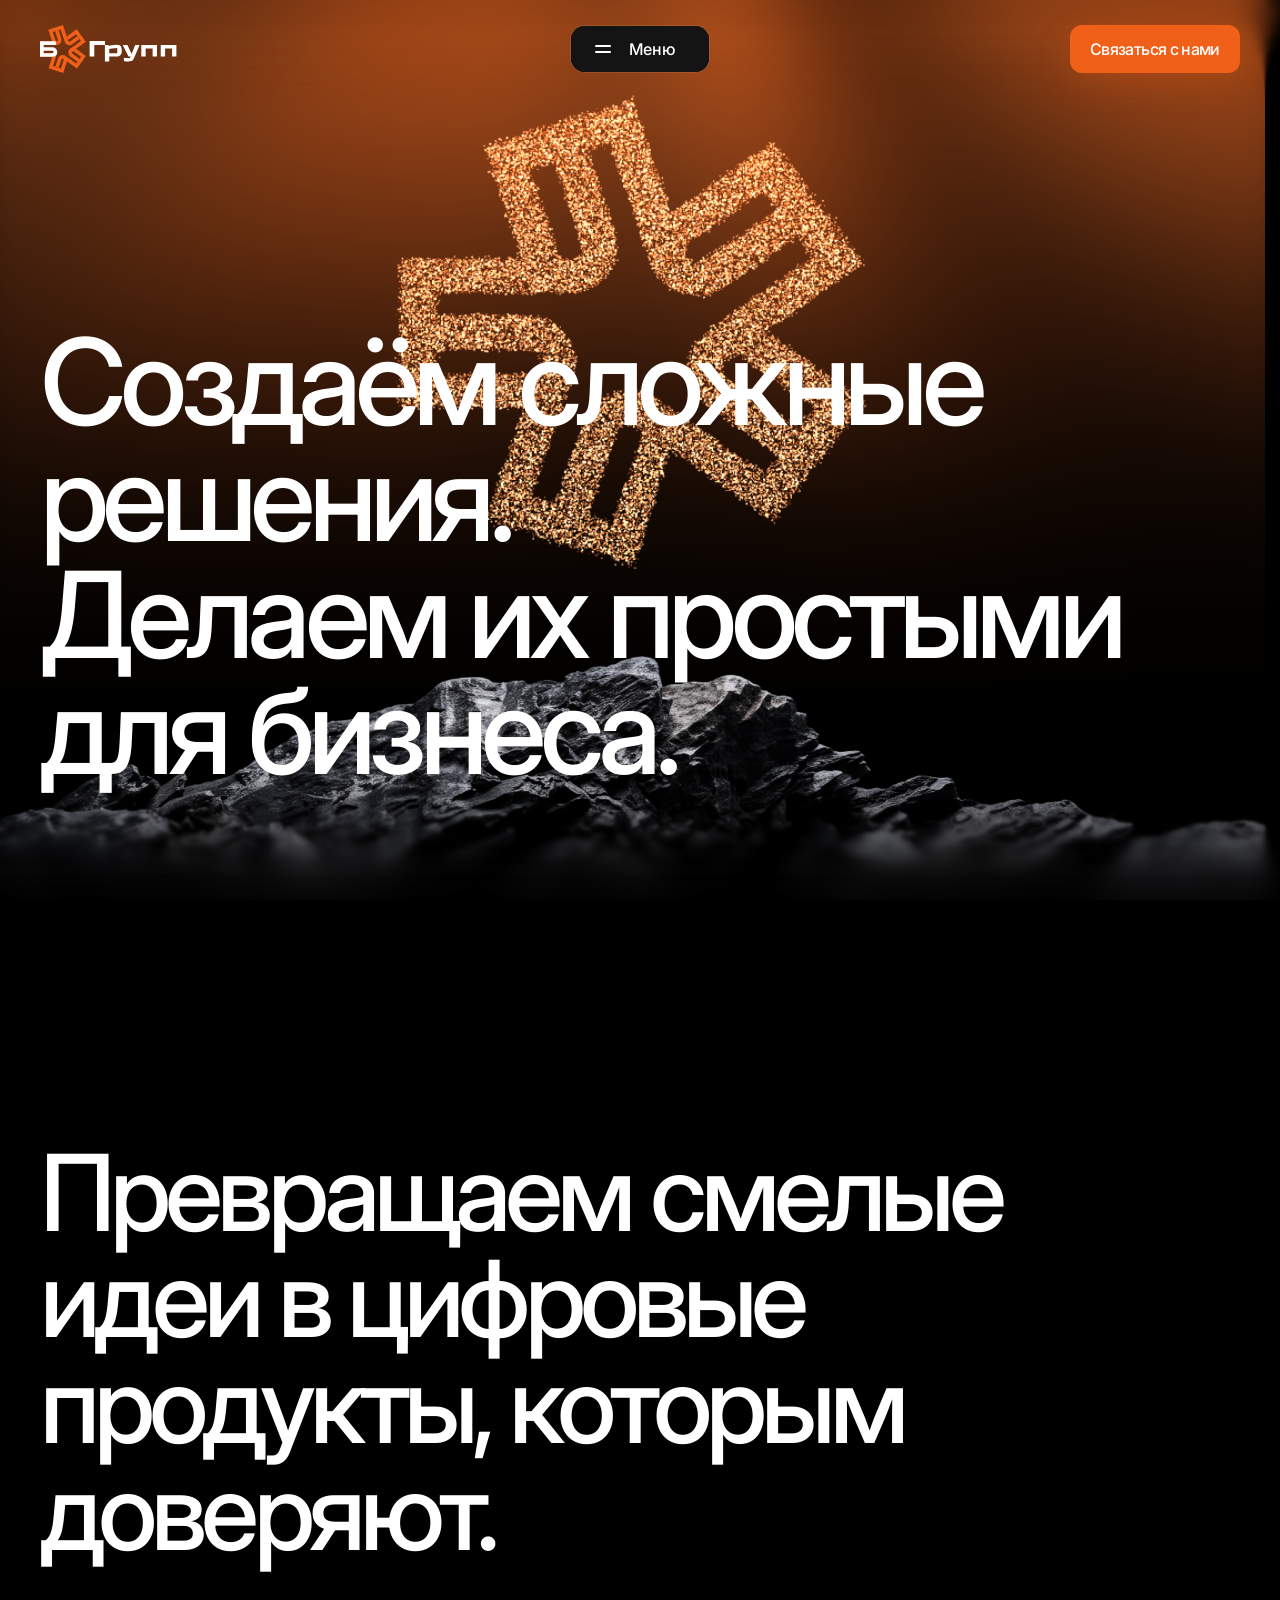
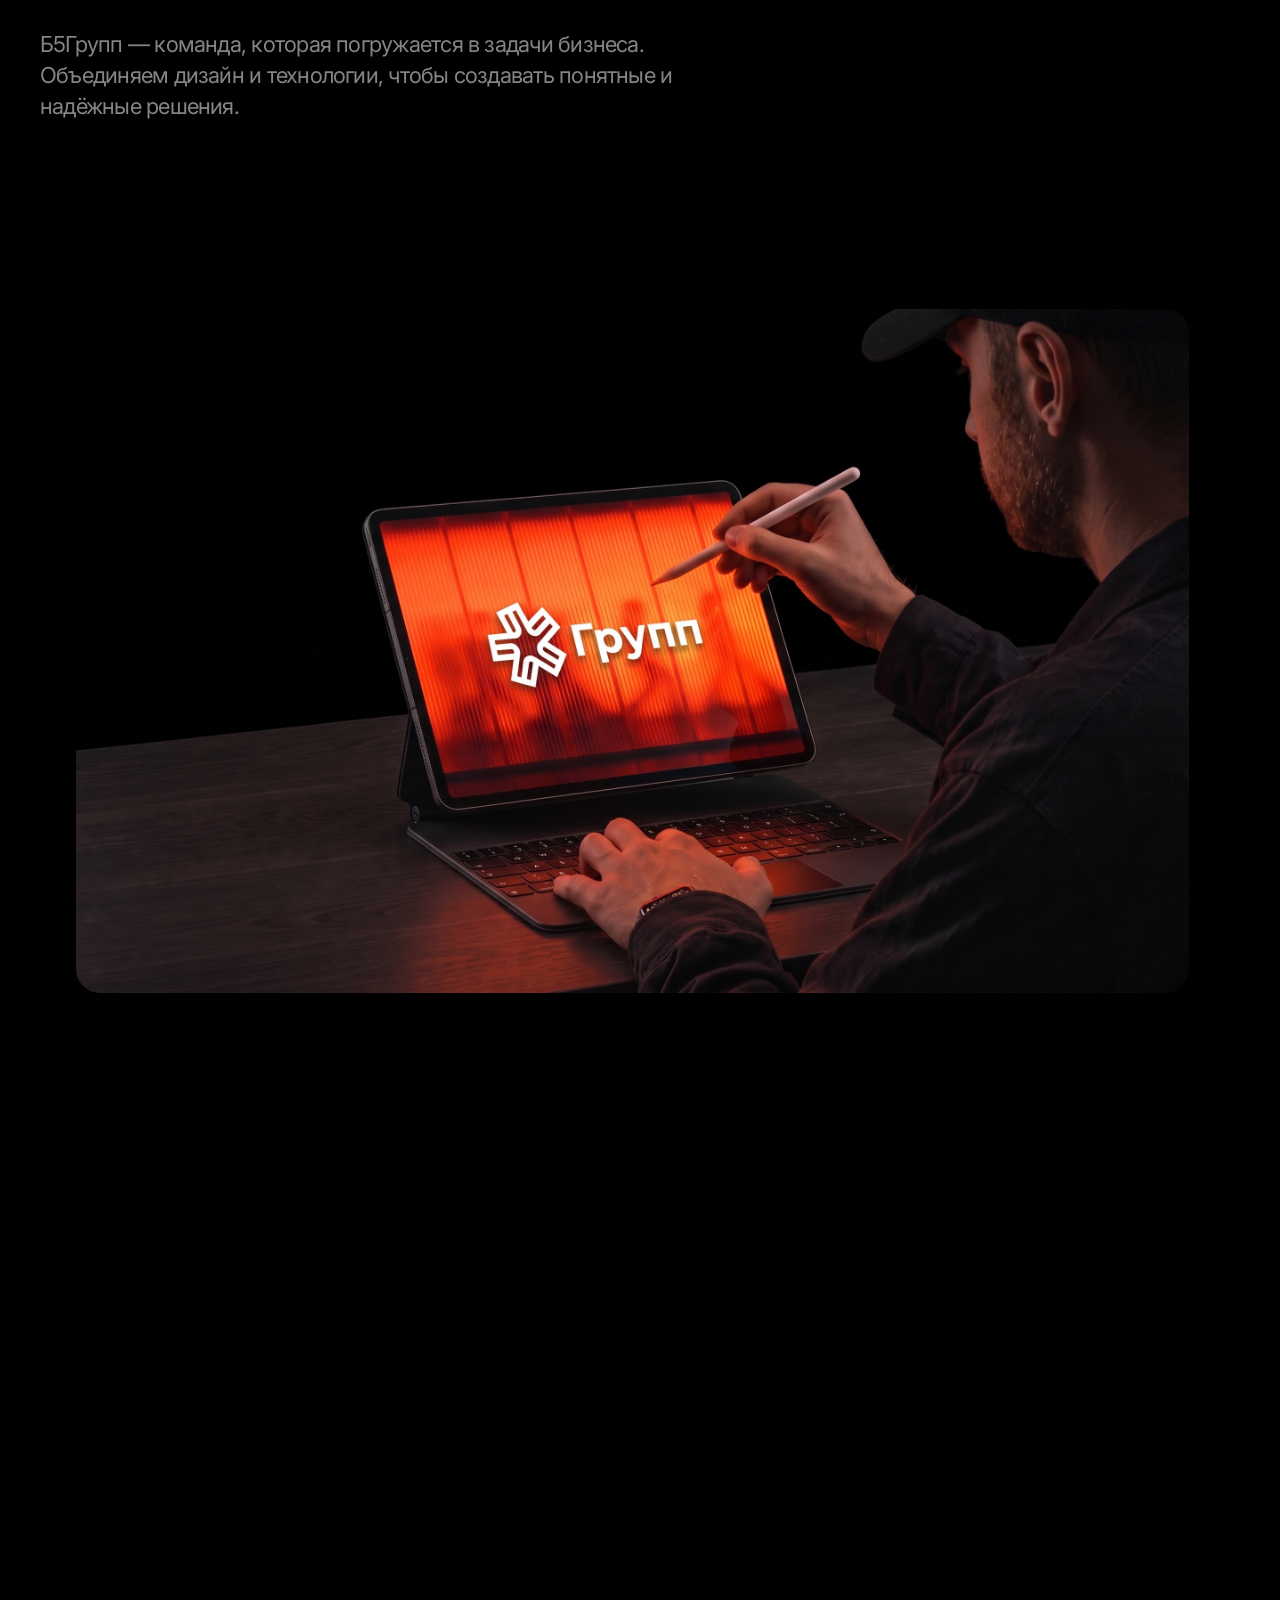
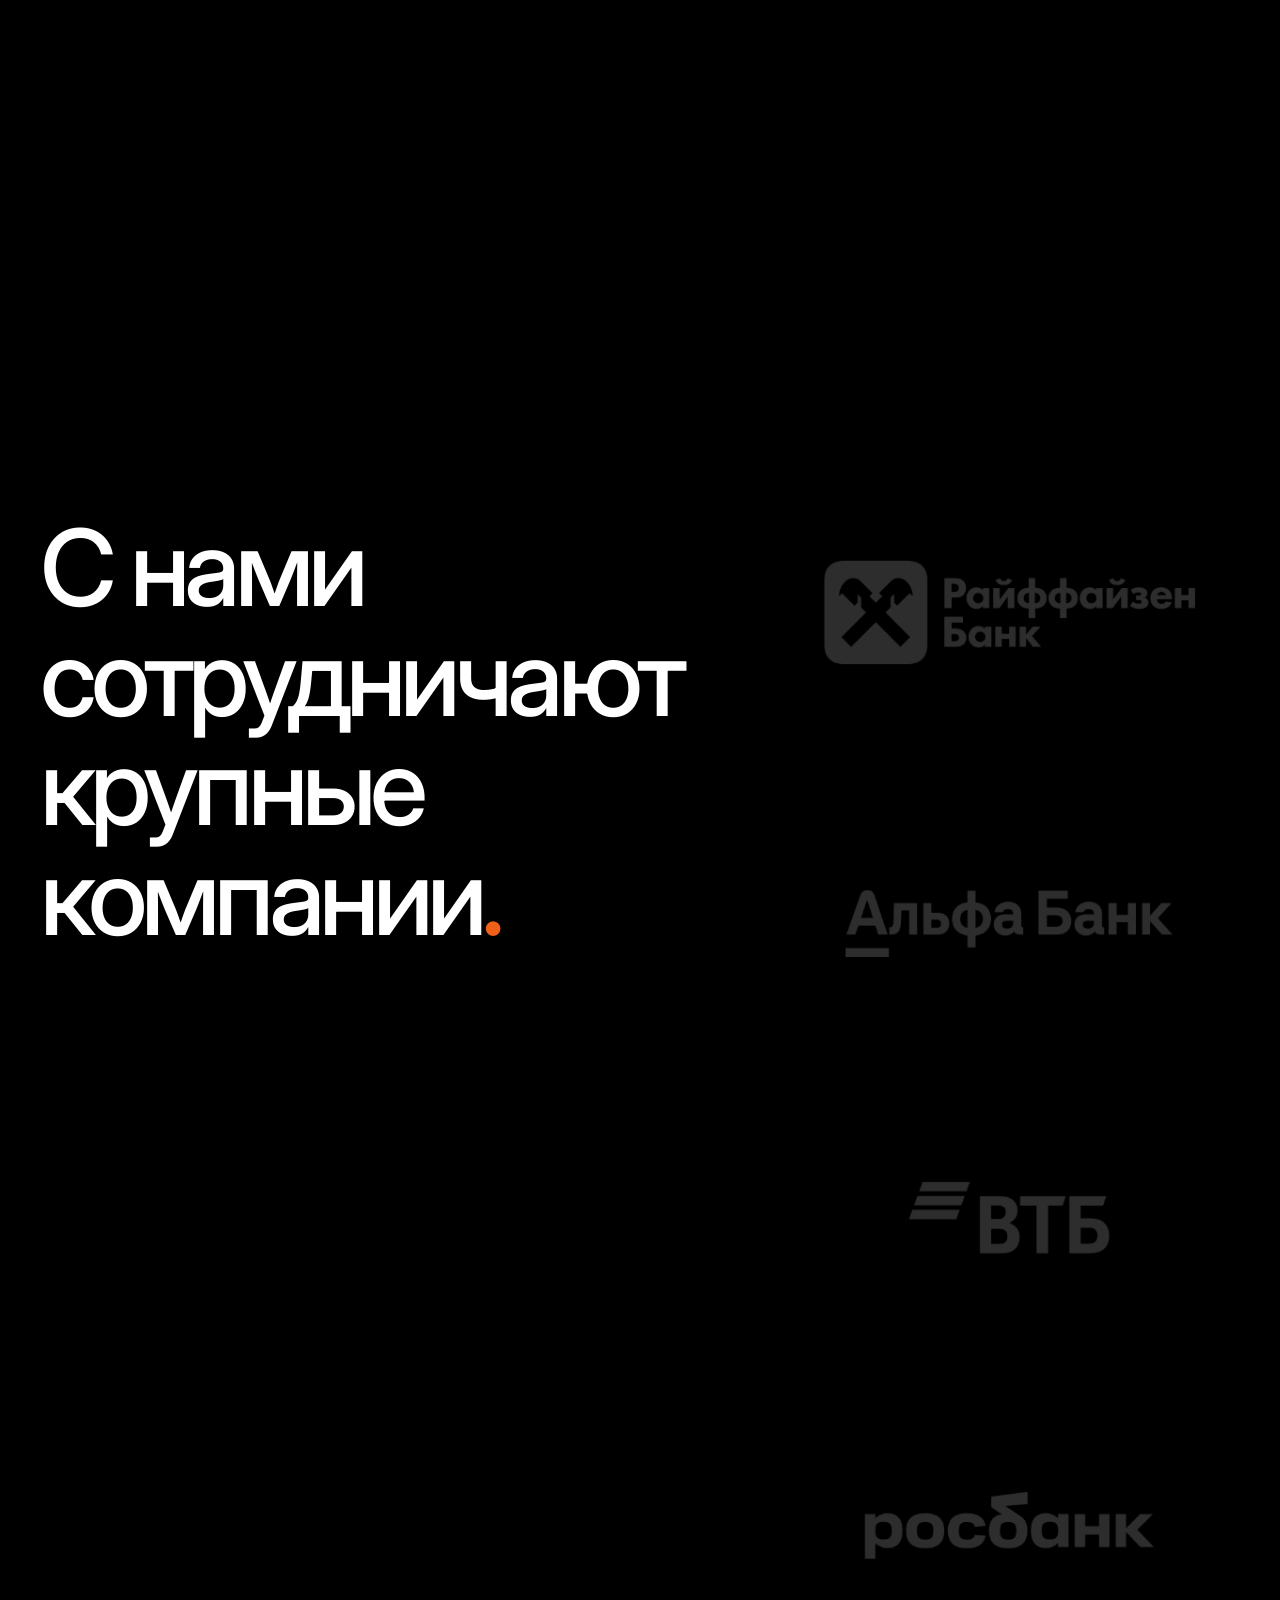
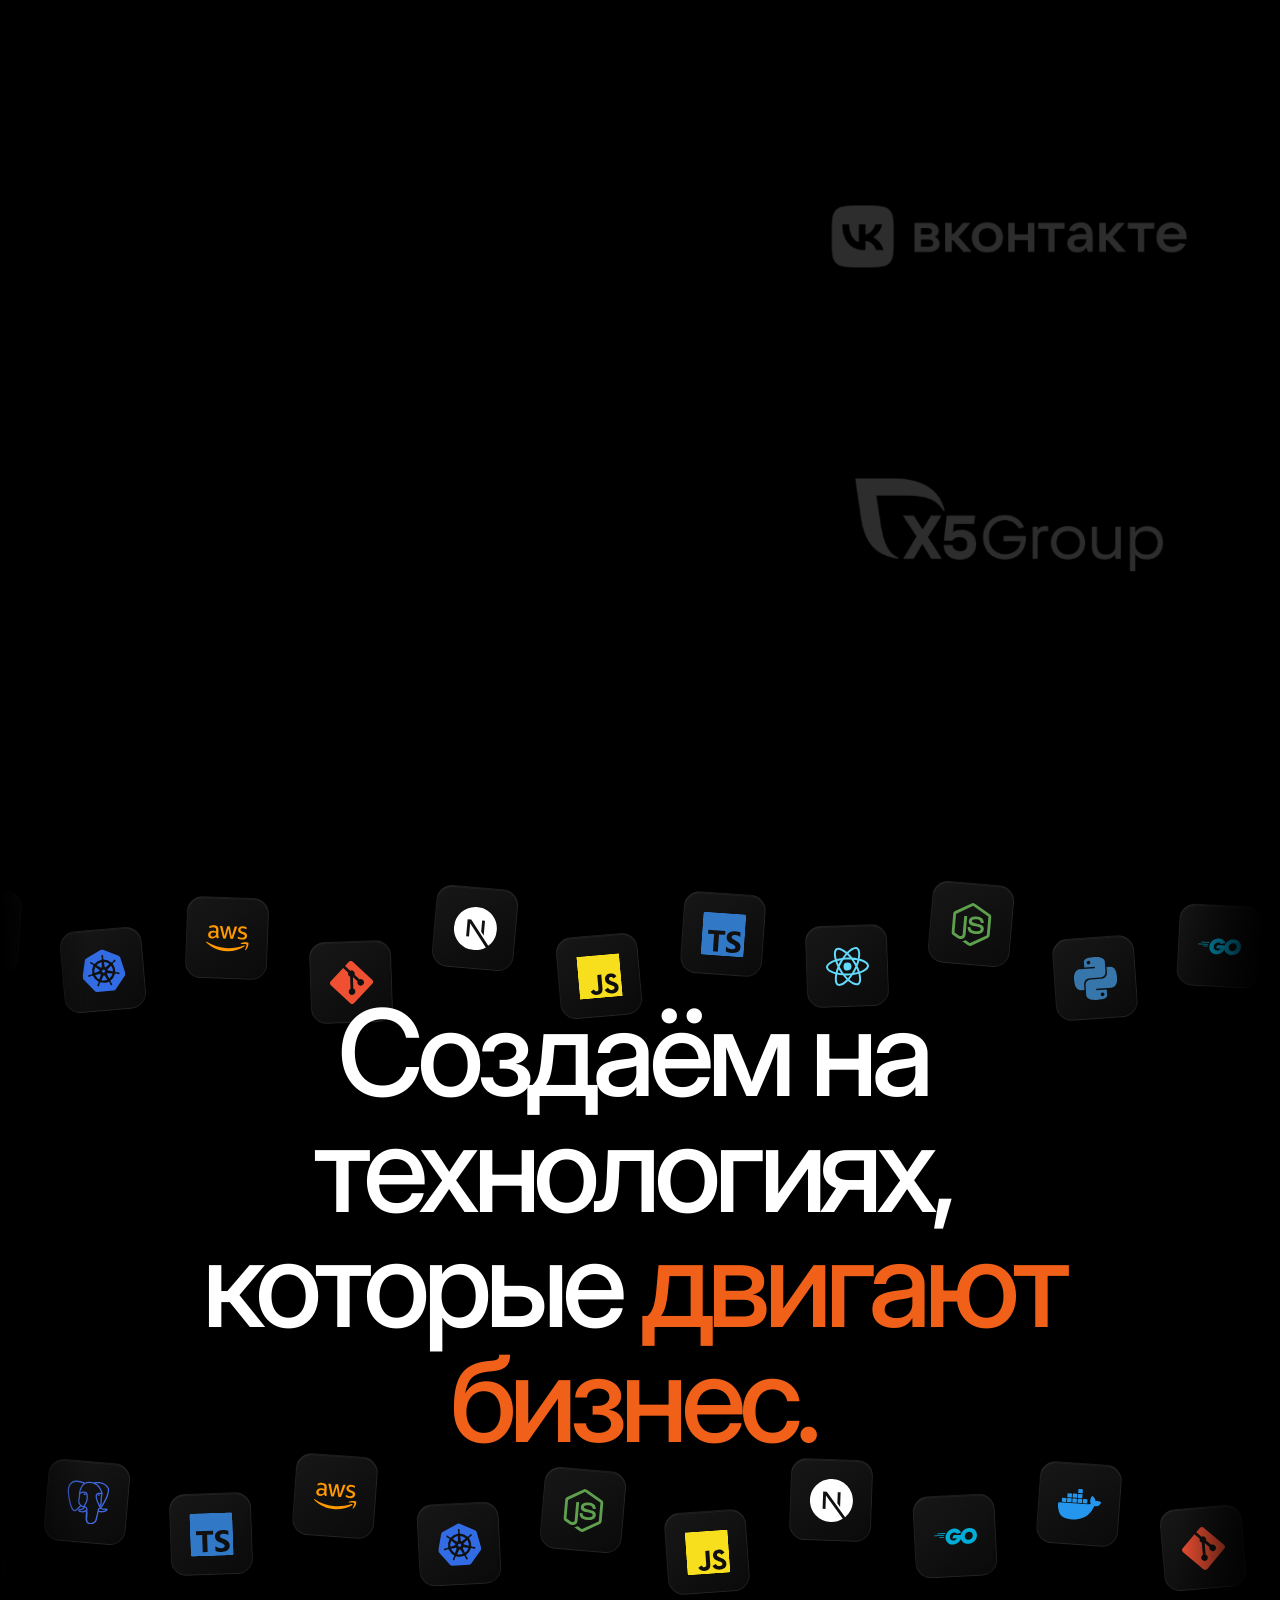
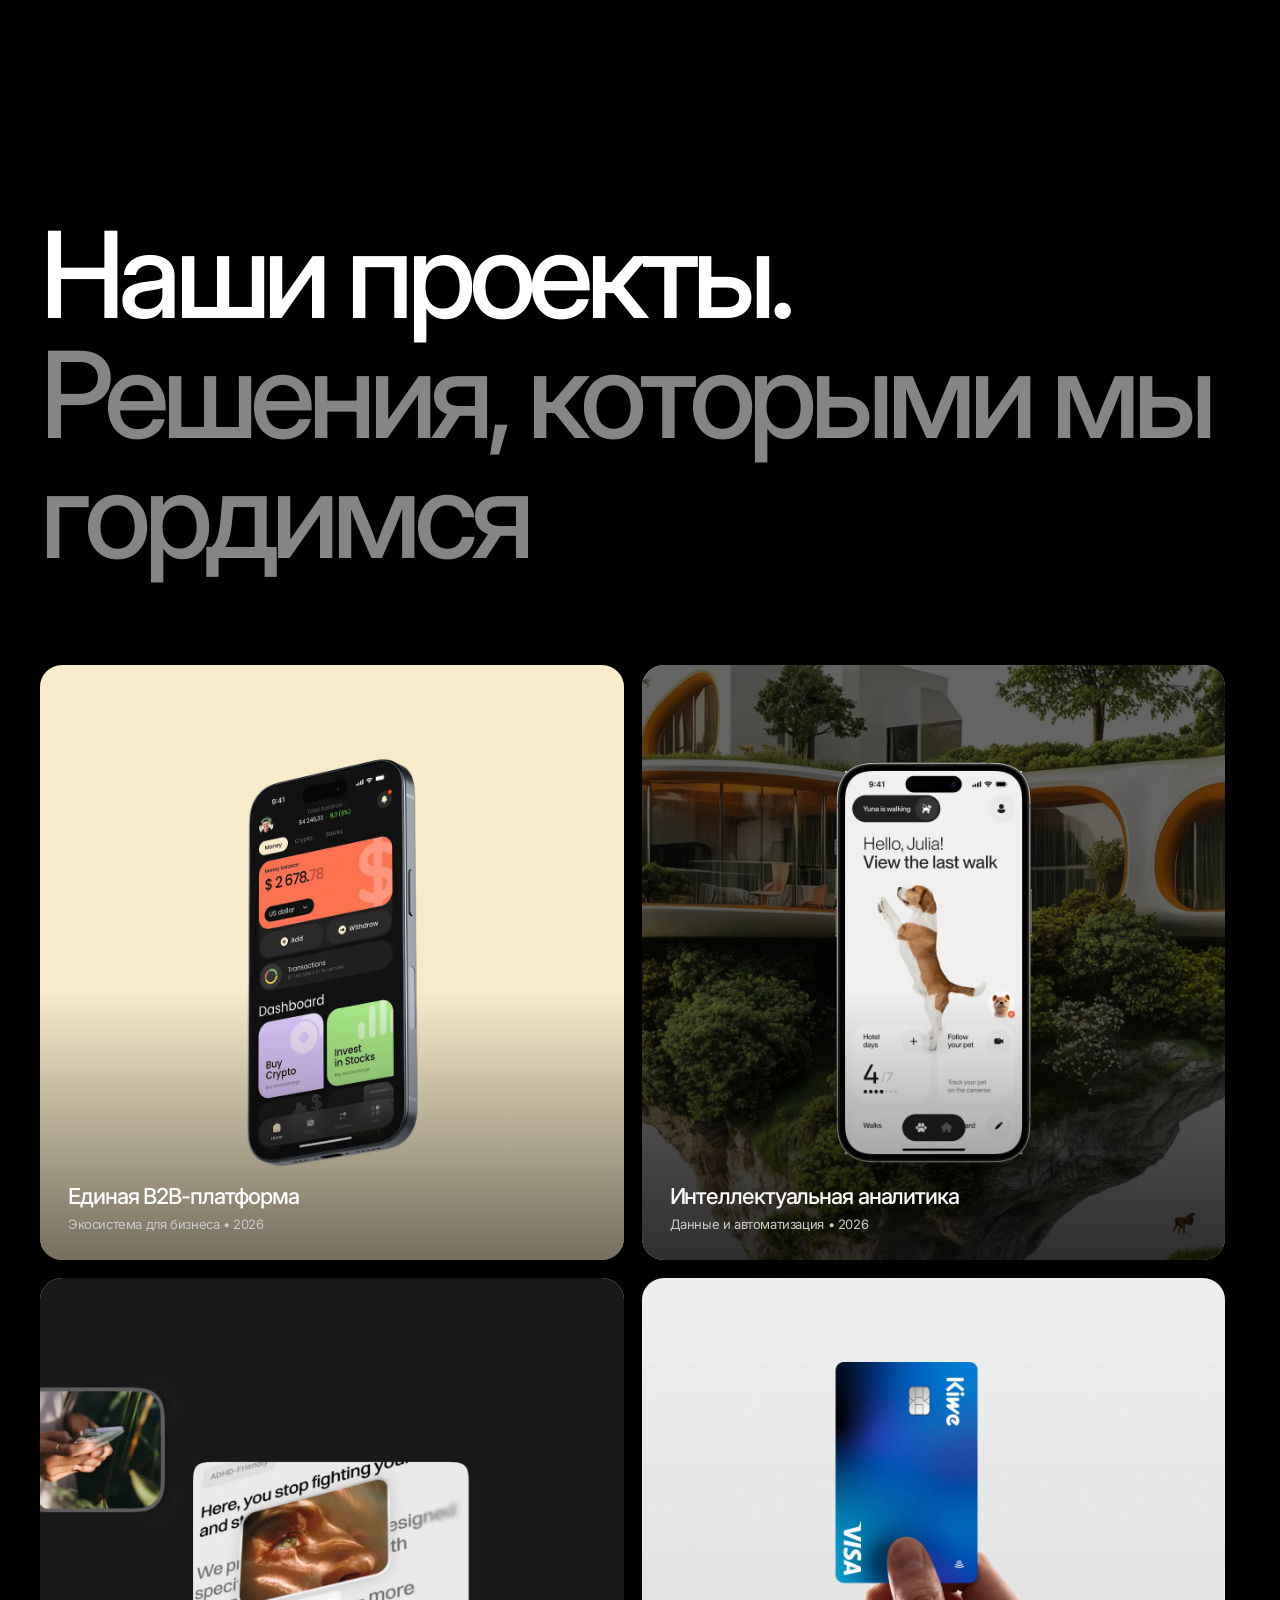
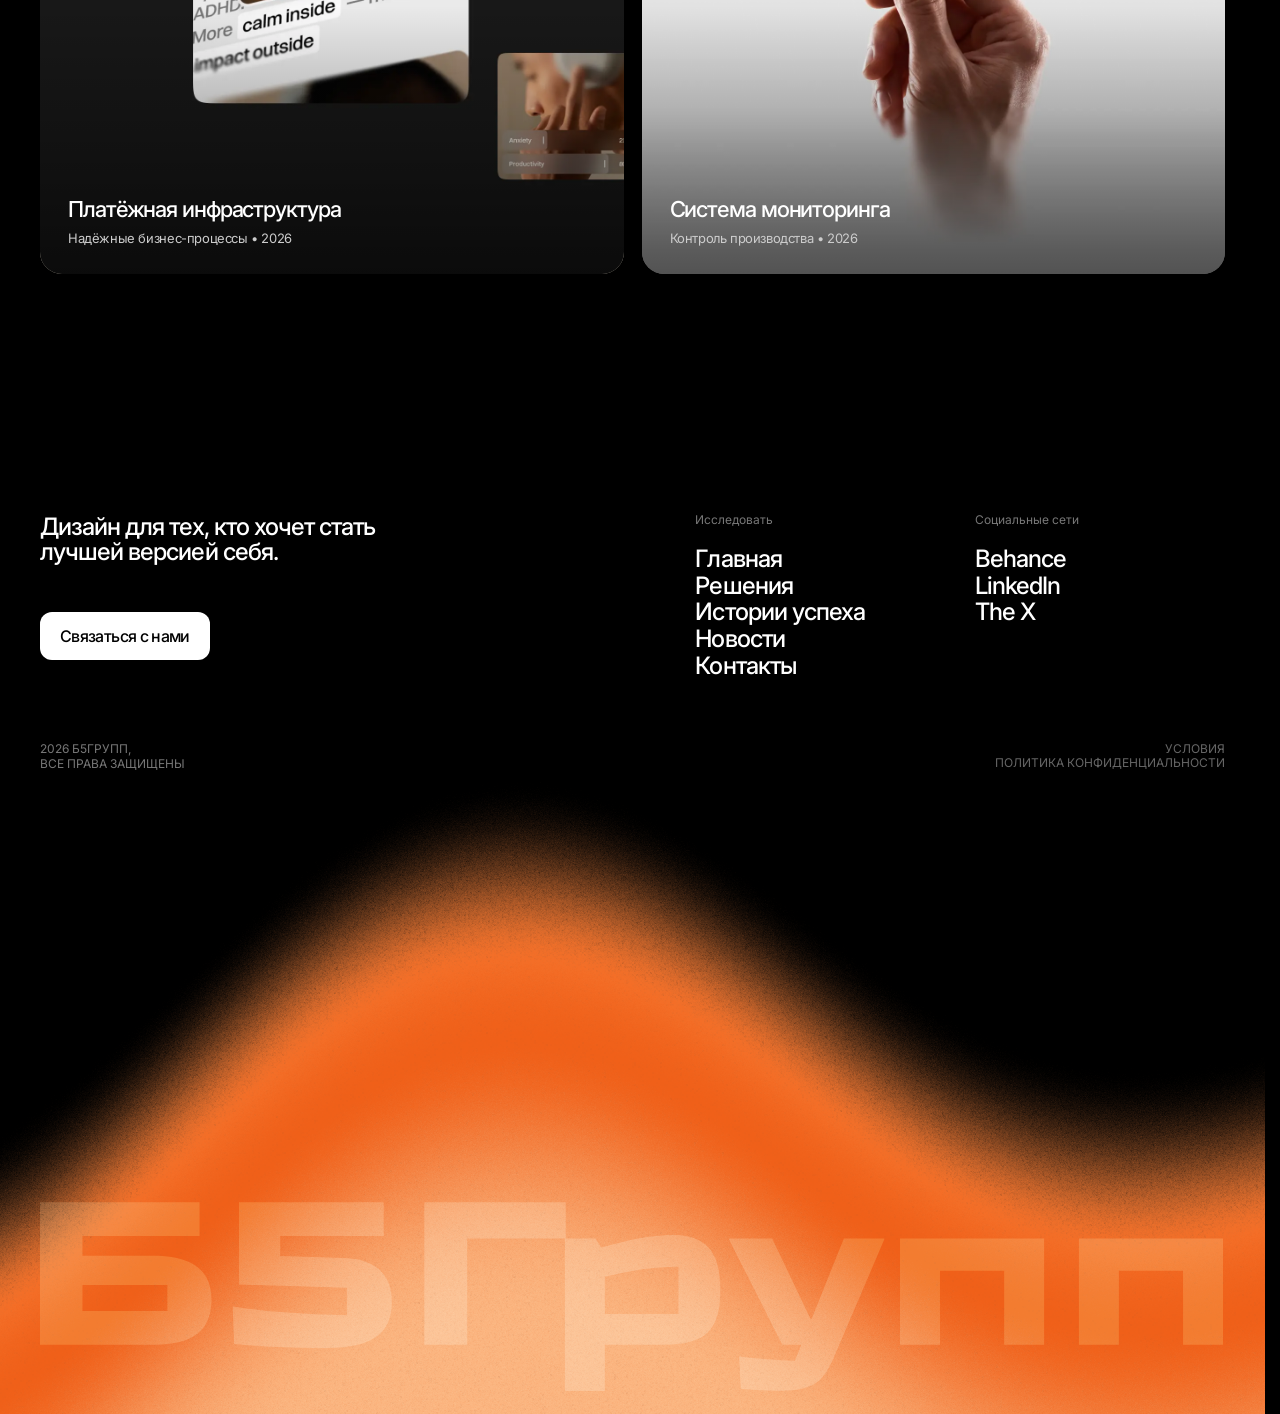
==== index.html @ c9ccc664 "Add files via upload" ====
<!doctype html>
<html lang="ru">
<head>
  <meta charset="utf-8">
  <meta name="viewport" content="width=device-width,initial-scale=1">
  <meta name="theme-color" content="#000000">
  <meta name="description" content="Б5Групп — вариант 2.">
  <title>Б5Групп — Вариант 02</title>
  <script>document.documentElement.classList.add('js')</script>
  <link rel="icon" href="assets/b5g-logo.svg" type="image/svg+xml">
  <link rel="preload" href="assets/inter-variable.ttf" as="font" type="font/ttf" crossorigin>
  <link rel="stylesheet" href="styles.css?v=58">
  <script src="shader-sources.js" defer></script>
  <script src="shader.js?v=7" defer></script>
  <script src="particles.js?v=13" defer></script>
  <script src="script.js?v=15" defer></script>
<script src="hero-rays.js?v=2" defer></script></head>
<body>
<header class="header site-header">
<a class="brand" href="#hero" aria-label="Б5Групп — главная"><img src="assets/b5g-logo.svg" width="336" height="118" alt="Б5Групп"></a>
    <div class="menu" id="navigation">
      <button class="menu-toggle" type="button" aria-expanded="false" aria-controls="menu-content" aria-label="Открыть меню">
        <span class="menu-name"><span class="menu-lines" aria-hidden="true"><i></i><i></i></span><span class="label-window"><span class="menu-label">Меню</span><span class="open-label">Закрыть</span></span></span>
      </button>
      <nav class="menu-content" id="menu-content" aria-label="Основная навигация" inert>
        <a class="menu-row" href="#hero"><span>Главная</span></a>
        <a class="menu-row" href="#solutions"><span>Решения</span></a>
        <a class="menu-row" href="#success-stories"><span>Истории успеха</span></a>
        <a class="menu-row" href="#news"><span>Новости</span></a>
        <a class="menu-row" href="#contacts"><span>Контакты</span></a>
      </nav>
    </div>
<a class="hero-contact" href="#contacts"><span>Связаться с нами</span></a>
</header>

<main>
  <section class="hero" id="hero" aria-label="Б5Групп">
    <img class="particle-logo-fallback" src="assets/logo_1section.svg" alt="" aria-hidden="true">
    <canvas class="particle-stage" id="particle-stage" aria-hidden="true"></canvas>
    <img class="hero-rock" src="assets/rock-bg.png" alt="" aria-hidden="true">


    <p class="hero-statement">Создаём сложные решения.<br>Делаем их простыми для бизнеса.</p>
    
  </section>
<section class="about-section" id="about" aria-labelledby="about-title">
  <div class="about-intro">
    <h2 id="about-title">Превращаем смелые идеи в цифровые продукты, которым доверяют.</h2>
    <div class="about-details">
      <div><p>Б5Групп — команда, которая погружается в задачи бизнеса. Объединяем дизайн и технологии, чтобы создавать понятные и надёжные решения.</p></div>
    </div>
  </div>
  <div class="about-photo-scroll">
    <div class="about-photo-sticky"><div class="about-photo-frame"><img src="assets/about-team.jpg" alt="Работа над цифровым продуктом Б5Групп на планшете" width="2752" height="1536" loading="lazy" decoding="async"></div></div>
  </div>
</section>

<section class="clients-section" id="clients" aria-labelledby="clients-title">
  <div class="clients-heading"><h2 id="clients-title">С нами<br>сотрудничают<br>крупные<br>компании<span>.</span></h2></div>
  <ul class="clients-logos" aria-label="Компании"><li class="client-logo"><img src="assets/clients/raiffeisen.18ee9523.png" alt="Райффайзен Банк" width="330" height="110" loading="lazy"></li><li class="client-logo"><img src="assets/clients/alpha.94a51439.png" alt="Альфа-Банк" width="330" height="110" loading="lazy"></li><li class="client-logo"><img src="assets/clients/vtb.08dab0e6.png" alt="ВТБ" width="330" height="110" loading="lazy"></li><li class="client-logo"><img src="assets/clients/rosbank.a0469381.png" alt="Росбанк" width="330" height="110" loading="lazy"></li><li class="client-logo"><img src="assets/clients/vk.796ca20d.png" alt="VK" width="330" height="110" loading="lazy"></li><li class="client-logo"><img src="assets/clients/x5group.e3d410cb.png" alt="X5 Group" width="330" height="110" loading="lazy"></li></ul>
</section>
  <section class="stack-section" id="solutions" aria-labelledby="stack-title">
    <div class="stack-ticker stack-ticker-top" aria-hidden="true">
      <div class="stack-track">
        <span class="stack-card" style="--y:18px;--r:-5deg"><img src="assets/stack/javascript.svg" alt=""></span>
        <span class="stack-card" style="--y:-24px;--r:4deg"><img src="assets/stack/typescript.svg" alt=""></span>
        <span class="stack-card" style="--y:8px;--r:-2deg"><img src="assets/stack/react.svg" alt=""></span>
        <span class="stack-card" style="--y:-34px;--r:5deg"><img src="assets/stack/nodedotjs.svg" alt=""></span>
        <span class="stack-card" style="--y:20px;--r:-4deg"><img src="assets/stack/python.svg" alt=""></span>
        <span class="stack-card" style="--y:-12px;--r:3deg"><img src="assets/stack/go.svg" alt=""></span>
        <span class="stack-card" style="--y:26px;--r:-3deg"><img src="assets/stack/docker.svg" alt=""></span>
        <span class="stack-card" style="--y:-28px;--r:4deg"><img src="assets/stack/postgresql.svg" alt=""></span>
        <span class="stack-card" style="--y:12px;--r:-5deg"><img src="assets/stack/kubernetes.svg" alt=""></span>
        <span class="stack-card" style="--y:-20px;--r:2deg"><img src="assets/stack/amazonwebservices.svg" alt=""></span>
        <span class="stack-card" style="--y:24px;--r:-2deg"><img src="assets/stack/git.svg" alt=""></span>
        <span class="stack-card" style="--y:-30px;--r:5deg"><img src="assets/stack/nextdotjs.svg" alt=""></span>
        <span class="stack-card" style="--y:18px;--r:-5deg"><img src="assets/stack/javascript.svg" alt=""></span>
        <span class="stack-card" style="--y:-24px;--r:4deg"><img src="assets/stack/typescript.svg" alt=""></span>
        <span class="stack-card" style="--y:8px;--r:-2deg"><img src="assets/stack/react.svg" alt=""></span>
        <span class="stack-card" style="--y:-34px;--r:5deg"><img src="assets/stack/nodedotjs.svg" alt=""></span>
        <span class="stack-card" style="--y:20px;--r:-4deg"><img src="assets/stack/python.svg" alt=""></span>
        <span class="stack-card" style="--y:-12px;--r:3deg"><img src="assets/stack/go.svg" alt=""></span>
        <span class="stack-card" style="--y:26px;--r:-3deg"><img src="assets/stack/docker.svg" alt=""></span>
        <span class="stack-card" style="--y:-28px;--r:4deg"><img src="assets/stack/postgresql.svg" alt=""></span>
        <span class="stack-card" style="--y:12px;--r:-5deg"><img src="assets/stack/kubernetes.svg" alt=""></span>
        <span class="stack-card" style="--y:-20px;--r:2deg"><img src="assets/stack/amazonwebservices.svg" alt=""></span>
        <span class="stack-card" style="--y:24px;--r:-2deg"><img src="assets/stack/git.svg" alt=""></span>
        <span class="stack-card" style="--y:-30px;--r:5deg"><img src="assets/stack/nextdotjs.svg" alt=""></span>
      </div>
    </div>
    <div class="stack-copy">
      <h2 id="stack-title">Создаём на технологиях,<br>которые <span>двигают бизнес.</span></h2>
    </div>
    <div class="stack-ticker stack-ticker-bottom" aria-hidden="true">
      <div class="stack-track">
        <span class="stack-card" style="--y:-18px;--r:4deg"><img src="assets/stack/docker.svg" alt=""></span>
        <span class="stack-card" style="--y:26px;--r:-5deg"><img src="assets/stack/git.svg" alt=""></span>
        <span class="stack-card" style="--y:-8px;--r:3deg"><img src="assets/stack/python.svg" alt=""></span>
        <span class="stack-card" style="--y:34px;--r:-4deg"><img src="assets/stack/react.svg" alt=""></span>
        <span class="stack-card" style="--y:-20px;--r:5deg"><img src="assets/stack/postgresql.svg" alt=""></span>
        <span class="stack-card" style="--y:12px;--r:-2deg"><img src="assets/stack/typescript.svg" alt=""></span>
        <span class="stack-card" style="--y:-26px;--r:4deg"><img src="assets/stack/amazonwebservices.svg" alt=""></span>
        <span class="stack-card" style="--y:22px;--r:-3deg"><img src="assets/stack/kubernetes.svg" alt=""></span>
        <span class="stack-card" style="--y:-12px;--r:5deg"><img src="assets/stack/nodedotjs.svg" alt=""></span>
        <span class="stack-card" style="--y:30px;--r:-4deg"><img src="assets/stack/javascript.svg" alt=""></span>
        <span class="stack-card" style="--y:-22px;--r:2deg"><img src="assets/stack/nextdotjs.svg" alt=""></span>
        <span class="stack-card" style="--y:14px;--r:-3deg"><img src="assets/stack/go.svg" alt=""></span>
        <span class="stack-card" style="--y:-18px;--r:4deg"><img src="assets/stack/docker.svg" alt=""></span>
        <span class="stack-card" style="--y:26px;--r:-5deg"><img src="assets/stack/git.svg" alt=""></span>
        <span class="stack-card" style="--y:-8px;--r:3deg"><img src="assets/stack/python.svg" alt=""></span>
        <span class="stack-card" style="--y:34px;--r:-4deg"><img src="assets/stack/react.svg" alt=""></span>
        <span class="stack-card" style="--y:-20px;--r:5deg"><img src="assets/stack/postgresql.svg" alt=""></span>
        <span class="stack-card" style="--y:12px;--r:-2deg"><img src="assets/stack/typescript.svg" alt=""></span>
        <span class="stack-card" style="--y:-26px;--r:4deg"><img src="assets/stack/amazonwebservices.svg" alt=""></span>
        <span class="stack-card" style="--y:22px;--r:-3deg"><img src="assets/stack/kubernetes.svg" alt=""></span>
        <span class="stack-card" style="--y:-12px;--r:5deg"><img src="assets/stack/nodedotjs.svg" alt=""></span>
        <span class="stack-card" style="--y:30px;--r:-4deg"><img src="assets/stack/javascript.svg" alt=""></span>
        <span class="stack-card" style="--y:-22px;--r:2deg"><img src="assets/stack/nextdotjs.svg" alt=""></span>
        <span class="stack-card" style="--y:14px;--r:-3deg"><img src="assets/stack/go.svg" alt=""></span>
      </div>
    </div>
  </section>
  <section class="projects-section" id="success-stories" aria-labelledby="projects-title">
    <div class="projects-intro">
      <h2 id="projects-title">Наши проекты.<br><span>Решения, которыми мы гордимся</span></h2>
    </div>

    <div class="project-gallery">
      <article class="project-stage" data-tilt="-1">
        <a class="project-card project-card-platform" href="#contacts">
          <img src="assets/9cXi9h55IYpDyuNDsxHrBUImuQ.webp" alt="Интерфейс финансового приложения на смартфоне">
          <span class="project-shade" aria-hidden="true"></span>
          <div class="project-copy">
            <h3>Единая B2B-платформа</h3>
            <span>Экосистема для бизнеса • 2026</span>
          </div>
          <span class="project-more">Смотреть проект <b aria-hidden="true">↗</b></span>
        </a>
      </article>

      <article class="project-stage" data-tilt="1">
        <a class="project-card project-card-ai" href="#contacts">
          <img src="assets/PWqPaP46gjtGsu9884emJe9Ejns.webp" alt="Мобильное приложение для ухода за питомцами">
          <span class="project-shade" aria-hidden="true"></span>
          <div class="project-copy">
            <h3>Интеллектуальная аналитика</h3>
            <span>Данные и автоматизация • 2026</span>
          </div>
          <span class="project-more">Смотреть проект <b aria-hidden="true">↗</b></span>
        </a>
      </article>

      <article class="project-stage" data-tilt="-1">
        <a class="project-card project-card-fintech" href="#contacts">
          <img src="assets/BJvhHmvSfsjdQXOK21APpgWw9pc.webp" alt="Дизайн цифрового сервиса">
          <span class="project-shade" aria-hidden="true"></span>
          <div class="project-copy">
            <h3>Платёжная инфраструктура</h3>
            <span>Надёжные бизнес-процессы • 2026</span>
          </div>
          <span class="project-more">Смотреть проект <b aria-hidden="true">↗</b></span>
        </a>
      </article>

      <article class="project-stage" data-tilt="1">
        <a class="project-card project-card-industry" href="#contacts">
          <img src="assets/QxCIOzDk11Ziq87CsE1dVOneBd0.webp" alt="Синяя банковская карта Kiwe">
          <span class="project-shade" aria-hidden="true"></span>
          <div class="project-copy">
            <h3>Система мониторинга</h3>
            <span>Контроль производства • 2026</span>
          </div>
          <span class="project-more">Смотреть проект <b aria-hidden="true">↗</b></span>
        </a>
      </article>
    </div>
  </section>

  <footer class="site-footer" id="contacts">
    <div class="footer-info">
      <div class="footer-intro">
        <p class="footer-tagline">Дизайн для тех, кто хочет стать<br>лучшей версией себя.</p>
        <a class="footer-contact" href="#contacts"><span>Связаться с нами</span></a>
        <p class="copyright">2026 Б5ГРУПП,<br>ВСЕ ПРАВА ЗАЩИЩЕНЫ</p>
      </div>
      <div class="footer-navs">
        <nav class="footer-column" aria-label="Разделы сайта">
          <p>Исследовать</p>
          <a href="#hero">Главная</a>
          <a href="#solutions">Решения</a>
          <a href="#success-stories">Истории успеха</a>
          <a href="#news">Новости</a>
          <a href="#contacts">Контакты</a>
        </nav>
        <nav class="footer-column" aria-label="Социальные сети">
          <p>Социальные сети</p>
          <a href="#contacts">Behance</a>
          <a href="#contacts">LinkedIn</a>
          <a href="#contacts">The X</a>
        </nav>
      </div>
      <div class="footer-legal">
        <a href="#contacts">Условия</a>
        <a href="#contacts">Политика конфиденциальности</a>
      </div>
    </div>
    <div class="footer-art" aria-label="Б5Групп">
      <div class="background-fallback" aria-hidden="true"></div>
      <canvas class="background" id="footer-shader" aria-hidden="true"></canvas>
      <img class="footer-wordmark" src="assets/b5g-wordmark.svg" alt="" aria-hidden="true">
    </div>
  </footer>
</main>
<dialog class="contact-dialog" aria-labelledby="contact-title">
  <div class="contact-panel">
    <button class="contact-close" type="button" aria-label="Закрыть форму">×</button>
    <h2 id="contact-title">Давайте создадим<br>что-то важное.</h2>
    <p class="contact-intro">Расскажите о вашей задаче — начнём с знакомства.</p>
    <form class="contact-form">
      <div class="contact-fields">
        <label>Имя<input name="name" autocomplete="name" placeholder="Как к вам обращаться" required maxlength="120"></label>
        <label>Почта<input name="email" type="email" autocomplete="email" placeholder="you@company.ru" required maxlength="254"></label>
      </div>
      <label>Сообщение<textarea name="message" rows="7" placeholder="Расскажите о проекте, целях и задачах" required maxlength="5000"></textarea></label>
      <button class="contact-submit" type="submit">Отправить сообщение <span aria-hidden="true">↗</span></button>
      <p class="contact-status" role="status" aria-live="polite"></p>
    </form>
  </div>
</dialog>
<div class="scroll-blur scroll-blur-top" aria-hidden="true"><span></span><span></span><span></span><span></span><span></span><span></span></div><div class="scroll-blur scroll-blur-bottom" aria-hidden="true"><span></span><span></span><span></span><span></span><span></span><span></span></div>
</body>
</html>
---- styles.css ----
@font-face{font-family:Inter;src:url('assets/inter-variable.ttf') format('truetype');font-style:normal;font-weight:100 900;font-display:swap}
:root{color-scheme:dark;--edge:40px;--logo-height:calc((100vw - 80px)*60/374);--ease:cubic-bezier(.22,1,.36,1)}
*{box-sizing:border-box}body{margin:0;background:#000;color:#fff;font-family:Inter,Arial,sans-serif;-webkit-font-smoothing:antialiased}a{color:inherit;text-decoration:none}button{font:inherit;color:inherit}a,button{-webkit-tap-highlight-color:transparent}button{cursor:pointer}a:focus-visible,button:focus-visible{outline:2px solid #ff944d;outline-offset:5px}p{margin:0}
.hero{position:relative;width:100%;height:100svh;min-height:640px;overflow:hidden;isolation:isolate;background:#000}
.hero::before{content:"";position:absolute;inset:-1px;z-index:0;background-image:radial-gradient(circle at 50% 36%,rgba(70,24,8,.72) 0%,transparent 34%),linear-gradient(180deg,rgba(0,0,0,.04),rgba(0,0,0,.06) 58%,rgba(0,0,0,.34)),url('assets/1_1bg.jpg');background-position:50% 36%,center,center top;background-size:auto,auto,cover;background-repeat:no-repeat;pointer-events:none}
.hero::after{content:"";position:absolute;z-index:2;left:0;right:0;bottom:0;height:130px;background:linear-gradient(to bottom,transparent 0%,rgba(0,0,0,.46) 52%,#000 100%);pointer-events:none}
.particle-logo-fallback{position:absolute;z-index:1;left:50%;top:34%;width:min(32vw,350px);height:auto;transform:translate(-50%,-50%);opacity:0;visibility:hidden;filter:sepia(1) saturate(5) hue-rotate(342deg);transition:opacity .4s;pointer-events:none}
.hero.particles-ready .particle-logo-fallback{opacity:0}
.hero.particles-unavailable .particle-logo-fallback{opacity:.46;visibility:visible}
.particle-stage{position:absolute;inset:0;z-index:1;width:100%;height:100%;cursor:grab;touch-action:none;opacity:0;transition:opacity .8s}
.particle-stage.is-ready{opacity:1}
.particle-stage.is-dragging{cursor:grabbing}
.hero-rock{position:absolute;inset:0;z-index:2;width:100%;height:100%;object-fit:cover;object-position:center top;pointer-events:none;user-select:none}
.background{position:absolute;inset:0;width:100%;height:100%;object-fit:fill;z-index:-3}
.footer-wordmark{position:absolute;bottom:20px;left:var(--edge);right:var(--edge);width:calc(100% - var(--edge)*2);height:var(--logo-height);object-fit:fill;opacity:.46;mix-blend-mode:soft-light;filter:sepia(.3) saturate(1.15) brightness(1.35);pointer-events:none}
.header{position:absolute;z-index:3;top:25px;left:var(--edge);right:var(--edge);display:flex;align-items:center}.brand{display:flex;align-items:center}.brand img{display:block;width:137px;height:auto}.contact{display:flex;align-items:center;gap:14px;min-height:48px;padding:0 20px;background:#fff;color:#000;border-radius:12px;font-size:16px;font-weight:500;letter-spacing:-.04em;transition:background .25s,transform .25s}.contact img{filter:brightness(0)}.contact:hover{background:#ddd;transform:translateY(-2px)}
.hero-statement{position:absolute;z-index:3;left:var(--edge);bottom:38px;max-width:min(860px,calc(100vw - 360px));color:#fff;font-size:clamp(42px,4.2vw,72px);font-weight:500;line-height:.97;letter-spacing:-.055em;text-wrap:balance;text-shadow:0 3px 24px #000}
.hero-contact{position:absolute;z-index:3;right:var(--edge);bottom:38px;display:flex;align-items:center;justify-content:center;gap:12px;min-height:48px;padding:0 20px;border-radius:12px;background:#F06019;color:#fff;font-size:16px;font-weight:500;letter-spacing:-.04em;box-shadow:0 10px 35px rgba(240,96,25,.22);transition:background .25s,transform .25s,box-shadow .25s}
.hero-contact:hover{background:#ff7432;transform:translateY(-2px);box-shadow:0 14px 42px rgba(240,96,25,.34)}
h1{position:absolute;z-index:2;left:57.5%;top:160px;margin:0;width:360px;font-size:32px;font-weight:500;line-height:1.1;letter-spacing:-.02em}
.meta{position:absolute;bottom:calc(var(--logo-height) + 40px);left:var(--edge);right:var(--edge);display:flex;align-items:center;justify-content:space-between;font-size:14px;font-weight:400;line-height:1.1;letter-spacing:-.02em}.meta-left{display:flex;align-items:center;gap:40px}.meta p{color:#999}.location{display:flex;align-items:center;gap:4px}.location img{animation:sun-spin 25s linear infinite}.explore{color:#888;display:flex;align-items:center;gap:10px}.explore:hover{color:#fff}.explore span:first-child{background:linear-gradient(100deg,#777 20%,#fff 48%,#777 75%);background-size:250% 100%;background-clip:text;color:transparent;animation:shimmer 5s linear infinite}
.menu{position:fixed;z-index:10;top:20px;right:var(--edge);width:280px;height:60px;border-radius:14px;overflow:hidden;background:rgba(20,20,20,.8);backdrop-filter:blur(30px);-webkit-backdrop-filter:blur(30px);transition:width .65s var(--ease),height .75s var(--ease),background .5s;will-change:width,height}
.menu-toggle{display:flex;align-items:center;justify-content:space-between;border:0;background:transparent;width:100%;height:60px;padding:0 20px;text-align:left;white-space:nowrap;transition:height .65s var(--ease)}.menu-name{display:flex;align-items:center;gap:8px}.grid-icon{width:10px;height:10px;display:grid;grid-template-columns:repeat(2,4px);grid-template-rows:repeat(2,4px);gap:2px;transition:transform .55s var(--ease)}.grid-icon i{background:white;border-radius:.5px}.label-window{display:block;position:relative;width:52px;height:24px;overflow:hidden;font-size:18px;font-weight:500;letter-spacing:-.04em}.menu-label,.open-label{position:absolute;top:0;left:0;transition:transform .5s var(--ease),opacity .3s}.open-label{opacity:0;transform:translateY(100%)}.availability{color:#aaa;font-size:14px;letter-spacing:-.04em;transition:opacity .2s,transform .4s}
.menu-content{width:450px;opacity:0;visibility:hidden;transition:opacity .2s,visibility .2s}.menu-row{height:82px;padding:12px 20px;display:flex;align-items:center;border-top:1px solid #ffffff0d;transform:translateY(14px);transition:background .25s,transform .6s var(--ease),opacity .5s;opacity:0}.menu-row>span{font-size:24px;font-weight:500;letter-spacing:-.04em;transition:transform .3s var(--ease)}.menu-row:hover{background:#ffffff08}.menu-row:hover>span{transform:translateX(6px)}
.menu.is-open{width:450px;height:490px;background:rgba(20,20,20,.8)}.is-open .menu-toggle{height:80px;justify-content:center}.is-open .availability{opacity:0;position:absolute;pointer-events:none;transform:translateY(-10px)}.is-open .grid-icon{transform:rotate(45deg)}.is-open .menu-label{opacity:0;transform:translateY(-100%)}.is-open .open-label{opacity:1;transform:translateY(0)}.is-open .menu-content{opacity:1;visibility:visible;transition-delay:.1s}.is-open .menu-row{opacity:1;transform:none}.is-open .menu-row:nth-child(1){transition-delay:.08s}.is-open .menu-row:nth-child(2){transition-delay:.13s}.is-open .menu-row:nth-child(3){transition-delay:.18s}.is-open .menu-row:nth-child(4){transition-delay:.23s}.is-open .menu-row:nth-child(5){transition-delay:.28s}
@keyframes sun-spin{to{transform:rotate(360deg)}}@keyframes shimmer{to{background-position:-250% 0}}
@media(min-width:1920px){h1{left:57.5%;top:160px}.hero{min-height:800px}}
@media(max-width:809px){:root{--edge:20px;--logo-height:calc((100vw - 40px)*60/374)}.hero{min-height:600px}.header{top:20px}.brand img{width:114px}.contact{min-height:40px;padding:0 14px;border-radius:12px;font-size:14px;gap:8px}.menu{top:20px;width:110px;height:52px;border-radius:14px}.menu-toggle{height:52px;padding:0 16px}.label-window{font-size:16px}.availability{font-size:12px}.menu.is-open{width:calc(100vw - 40px);height:440px;max-height:calc(100svh - 40px);overflow-y:auto}.menu-content{width:calc(100vw - 40px);max-width:450px}.is-open .menu-toggle{height:60px}.menu-row{height:76px}.menu-row>span{font-size:23px}h1{top:190px;left:var(--edge);right:var(--edge);width:auto;max-width:360px;font-size:30px}.hero-statement{bottom:86px;max-width:calc(100vw - 40px);font-size:clamp(30px,8.6vw,42px);line-height:.98}.hero-contact{right:auto;left:var(--edge);bottom:20px;min-height:44px;padding:0 17px;border-radius:12px;font-size:14px}.meta{bottom:calc(var(--logo-height) + 46px);align-items:flex-end;font-size:12px}.meta-left{align-items:flex-start;flex-direction:column;gap:12px}.explore{gap:8px}.background{object-fit:cover;object-position:45% center}.footer-wordmark{bottom:24px}}
@media(max-width:809px){.particle-logo-fallback{top:37%;width:min(54vw,300px)}}

@keyframes hero-background-enter{from{opacity:0;transform:scale(1.035);filter:blur(8px)}to{opacity:1;transform:scale(1);filter:blur(0)}}
@keyframes hero-control-enter{from{opacity:0;transform:translateY(-18px);filter:blur(7px)}to{opacity:1;transform:translateY(0);filter:blur(0)}}
@keyframes hero-menu-enter{from{opacity:0;transform:translateY(-18px);filter:blur(7px)}to{opacity:1;transform:translateY(0);filter:blur(0)}}
@keyframes hero-object-enter{from{opacity:0;transform:translateY(24px) scale(.9);filter:blur(9px)}to{opacity:1;transform:translateY(0) scale(1);filter:blur(0)}}

@media(prefers-reduced-motion:no-preference){
  .hero::before{transform-origin:center bottom;animation:hero-background-enter 1.45s var(--ease) both}
  .hero-rock{transform-origin:center bottom;animation:hero-background-enter 1.45s var(--ease) both}
  .header .brand{animation:hero-control-enter .85s .2s var(--ease) both}
  .header .contact{animation:hero-control-enter .85s .35s var(--ease) both}
  .menu{animation:hero-menu-enter .9s .48s var(--ease) both}
  .hero-statement{animation:hero-object-enter .9s .62s var(--ease) both}
  .hero-contact{animation:hero-object-enter .9s .72s var(--ease) both}
  .particle-stage.is-ready{animation:hero-object-enter 1.35s .42s var(--ease) both}
  .js .site-footer .footer-intro,.js .site-footer .footer-column,.js .site-footer .footer-legal,.js .site-footer .footer-art{opacity:0;transform:translateY(24px);transition:opacity .8s var(--ease),transform .9s var(--ease)}
  .js .site-footer.is-visible .footer-intro,.js .site-footer.is-visible .footer-column,.js .site-footer.is-visible .footer-legal,.js .site-footer.is-visible .footer-art{opacity:1;transform:none}
  .js .site-footer.is-visible .footer-column:nth-child(1){transition-delay:.08s}
  .js .site-footer.is-visible .footer-column:nth-child(2){transition-delay:.16s}
  .js .site-footer.is-visible .footer-legal{transition-delay:.24s}
  .js .site-footer.is-visible .footer-art{transition-delay:.3s}
}
@media(prefers-reduced-motion:reduce){*,*::before,*::after{animation:none!important;transition:none!important;scroll-behavior:auto!important}}
/* Match the reference's stationary menu label while its panel expands. */
.is-open .menu-toggle{justify-content:flex-start;padding-left:105px}
.contact{min-width:150px;justify-content:center}
@media(min-width:810px) and (max-width:1919px){h1{left:calc(57.5% + 6.5px)}}
@media(max-width:809px){.is-open .menu-toggle{padding-left:max(16px,calc((100vw - 270px)/2 + 16px))}.contact{min-width:0}}
.menu-name{transition:transform .65s var(--ease)}
.is-open .menu-name{transform:translateY(-10px)}
.menu-toggle:focus-visible{outline-offset:-5px;border-radius:15px}
@media(max-width:809px){.is-open .menu-name{transform:translateY(-4px)}}

.background-fallback{position:absolute;inset:0;z-index:-4;background:radial-gradient(ellipse at 18% 115%,#FFD2A3 0%,#FF944D 15%,#F06019 31%,transparent 55%),radial-gradient(ellipse at 90% 125%,#FFD2A3 0%,#F06019 30%,transparent 57%),#000;background-size:115% 115%;animation:footer-fallback-drift 8s ease-in-out infinite alternate}.background{opacity:0;transition:opacity .5s}.background.is-ready{opacity:1}.background-fallback.is-covered{visibility:hidden}
@keyframes footer-fallback-drift{from{background-position:0 0,0 0}to{background-position:-5% -3%,5% -2%}}
.menu{width:116px}.menu-toggle{justify-content:center}.label-window{width:52px;transition:width .65s var(--ease)}.is-open .label-window{width:82px}.is-open .menu-toggle{justify-content:center;padding-left:20px}
@media(max-width:809px){.menu{width:110px}.is-open .menu-toggle{padding-left:16px}}


html{scroll-behavior:smooth}
.stack-section{--stack-shift:0px;--stack-shift-reverse:0px;position:relative;height:100svh;min-height:640px;overflow:hidden;background:#000;isolation:isolate}
.stack-section::before{content:none}
.stack-ticker{position:absolute;z-index:1;left:0;right:0;height:170px;overflow:hidden;mask-image:linear-gradient(90deg,transparent,#000 7%,#000 93%,transparent);-webkit-mask-image:linear-gradient(90deg,transparent,#000 7%,#000 93%,transparent)}
.stack-ticker-top{top:12%}
.stack-ticker-bottom{bottom:10%}
.stack-track{position:absolute;left:0;top:50%;display:flex;align-items:center;gap:42px;width:max-content;will-change:transform}
.stack-ticker-top .stack-track{transform:translate3d(calc(-620px + var(--stack-shift)),-50%,0)}
.stack-ticker-bottom .stack-track{transform:translate3d(calc(-760px + var(--stack-shift-reverse)),-50%,0)}
.stack-card{--y:0px;--r:0deg;flex:0 0 82px;width:82px;height:82px;display:grid;place-items:center;border:1px solid #ffffff12;border-radius:16px;background:linear-gradient(145deg,#171717,#0a0a0a);box-shadow:0 14px 38px #0009,inset 0 1px #ffffff0c;transform:translateY(var(--y)) rotate(var(--r));transition:border-color .25s,background .25s,box-shadow .25s}
.stack-card img{display:block;width:43px;height:43px;object-fit:contain}
.stack-copy{position:absolute;z-index:3;left:50%;top:50%;width:min(900px,calc(100vw - 80px));text-align:center;opacity:0;transform:translate(-50%,calc(-50% + 24px));transition:opacity .8s var(--ease),transform .9s var(--ease)}
.stack-section.is-visible .stack-copy{opacity:1;transform:translate(-50%,-50%)}
.stack-copy p{margin-bottom:22px;color:#777;font-size:13px;font-weight:500;letter-spacing:.08em;text-transform:uppercase}
.stack-copy h2{margin:0;font-size:clamp(44px,5vw,82px);font-weight:500;line-height:.96;letter-spacing:-.06em}
.stack-copy h2 span{color:#F06019}

/* Project highlights */
.projects-section{position:relative;background:#000;color:#fff;padding:100px max(var(--edge),6vw) 90px}
.projects-intro{max-width:1440px;margin:0 auto 90px}
.projects-intro h2{margin:0 auto;max-width:1100px;text-align:center;font-size:clamp(42px,4.6vw,84px);font-weight:500;line-height:1;letter-spacing:-.06em}
.projects-intro h2 span{color:#858585}
.projects-description{display:grid;grid-template-columns:1fr .55fr;gap:20%;max-width:920px;margin:90px 8% 0 auto;color:#777}
.projects-description p{margin:0;font-size:20px;line-height:1.3;letter-spacing:-.04em}
.projects-description p:first-child{text-indent:64px}
.projects-description p:last-child{font-size:16px}
.projects-description strong{color:#eee;font-weight:500}
.project-gallery{display:grid;grid-template-columns:repeat(2,minmax(0,1fr));gap:18px;max-width:1920px;margin:auto}
.project-stage{min-width:0}
.project-card{position:relative;display:block;width:100%;aspect-ratio:1/1.02;overflow:hidden;border-radius:22px;background:#191919;color:#fff;isolation:isolate}
.project-card>img{position:absolute;inset:0;width:100%;height:100%;object-fit:cover;transition:transform 1s var(--ease);transform:scale(1.01)}
.project-card:hover>img{transform:scale(1.055)}
.project-card-fintech{background:#eee5d1}
.project-card-fintech>img{object-fit:cover;padding:0}
.project-card-ai{background:#dedede}
.project-shade{position:absolute;inset:0;z-index:1;background:linear-gradient(180deg,transparent 55%,#0008 100%);pointer-events:none}
.project-tags{position:absolute;right:20px;top:20px;left:20px;z-index:2;display:flex;justify-content:flex-end;flex-wrap:wrap;gap:5px}
.project-tags span{padding:9px 11px;border-radius:11px;background:#0003;backdrop-filter:blur(12px);color:#fff;font-size:11px;font-weight:500;letter-spacing:-.035em}
.project-copy{position:absolute;left:28px;right:28px;bottom:28px;z-index:2}
.project-copy h3{margin:0;font-size:clamp(22px,1.65vw,32px);font-weight:500;line-height:1.1;letter-spacing:-.05em}
.project-copy>span{display:block;margin-top:8px;font-size:13px;color:#ccc;letter-spacing:-.03em}
.project-more{position:absolute;z-index:3;left:50%;top:50%;display:flex;align-items:center;gap:14px;padding:14px 18px;border-radius:12px;background:#fff;color:#111;font-size:14px;opacity:0;transform:translate(-50%,-40%);transition:opacity .25s,transform .3s;pointer-events:none}
.project-card:hover .project-more,.project-card:focus-visible .project-more{opacity:1;transform:translate(-50%,-50%)}
.project-more b{font-size:18px}
.project-card:focus-visible{outline:2px solid #f06019;outline-offset:4px}
.js .project-stage{opacity:0;transform:translateY(45px);transition:opacity .75s ease,transform .85s var(--ease)}
.js .project-stage.is-visible{opacity:1;transform:none}
.project-stage:nth-child(even){transition-delay:.1s}
@media(max-width:809px){
 .projects-section{padding:70px 20px 60px}
 .projects-intro{margin-bottom:45px}
 .projects-intro h2{font-size:clamp(36px,7vw,55px)}
 .projects-description{margin:40px 0 0;gap:28px;grid-template-columns:1fr}
 .projects-description p{font-size:18px;max-width:440px}
 .projects-description p:first-child{text-indent:0}
 .projects-description p:last-child{max-width:280px;font-size:14px}
 .project-gallery{grid-template-columns:1fr;gap:16px}
 .project-card{border-radius:16px}
 .project-copy{left:20px;right:20px;bottom:22px}
 .project-tags{left:12px;right:12px;top:12px}
 .project-tags span{font-size:10px;padding:8px}
}
@media(prefers-reduced-motion:reduce){.js .project-stage{opacity:1;transform:none;transition:none}.project-card>img{transition:none}}

.site-footer{position:relative;height:100svh;min-height:640px;display:flex;flex-direction:column;overflow:hidden;background:#000}
.footer-info{position:relative;flex:0 0 31%;min-height:250px;padding:30px var(--edge) 22px;display:grid;grid-template-columns:1fr auto;color:#fff}
.footer-intro{display:flex;flex-direction:column;align-items:flex-start}
.footer-tagline{font-size:24px;font-weight:500;line-height:1.05;letter-spacing:-.04em}
.footer-contact{display:flex;align-items:center;justify-content:center;gap:14px;min-height:48px;margin-top:48px;padding:0 20px;border-radius:12px;background:#fff;color:#000;font-size:16px;font-weight:500;letter-spacing:-.04em;transition:background .25s,transform .25s}
.footer-contact img{filter:brightness(0)}
.footer-contact:hover{background:#ddd;transform:translateY(-2px)}
.copyright{margin-top:auto;color:#777;font-size:12px;line-height:1.25;text-transform:uppercase}
.footer-navs{display:flex;gap:110px;padding-right:130px}
.footer-column{display:flex;flex-direction:column;align-items:flex-start;min-width:120px}
.footer-column p{margin-bottom:20px;color:#777;font-size:12px;line-height:1}
.footer-column a{font-size:24px;font-weight:500;line-height:1.12;letter-spacing:-.04em;transition:color .2s,transform .2s}
.footer-column a:hover{color:#ff944d;transform:translateX(3px)}
.footer-legal{position:absolute;right:var(--edge);bottom:22px;display:flex;flex-direction:column;align-items:flex-end}
.footer-legal a{color:#666;font-size:12px;line-height:1.2;text-transform:uppercase;transition:color .2s}
.footer-legal a:hover{color:#aaa}
.footer-art{position:relative;flex:1 1 auto;height:auto;min-height:0;overflow:hidden;isolation:isolate;background:#000}
.footer-art .background-fallback{z-index:0}
.footer-art .background{z-index:1}
.footer-art .background,.footer-art .background-fallback{inset:0;height:100%}
.footer-art .footer-wordmark{z-index:3}

@media(min-width:810px){
  .site-footer{height:min(100svh,900px);min-height:720px}
}

@media(min-width:810px) and (max-width:1100px){
  .footer-info{grid-template-columns:minmax(280px,1fr) auto}
  .footer-navs{gap:50px;padding-right:70px}
}

@media(max-width:809px){
  .stack-section{min-height:600px}
  .stack-ticker{height:130px}
  .stack-ticker-top{top:14%}
  .stack-ticker-bottom{bottom:12%}
  .stack-track{gap:24px}
  .stack-card{flex-basis:64px;width:64px;height:64px;border-radius:13px}
  .stack-card img{width:34px;height:34px}
  .stack-copy{width:calc(100vw - 40px)}
  .stack-copy p{margin-bottom:16px;font-size:11px}
  .stack-copy h2{font-size:clamp(36px,10vw,52px)}
  .footer-info{flex:0 0 auto;min-height:0;padding:28px var(--edge) 24px;display:block}
  .footer-tagline{font-size:23px}
  .footer-contact{margin-top:32px}
  .footer-navs{margin-top:52px;padding-right:0;gap:28px;justify-content:space-between}
  .footer-column{min-width:0;width:50%}
  .footer-column p{margin-bottom:16px}
  .footer-column a{font-size:23px}
  .copyright{margin-top:50px}
  .footer-legal{position:static;margin-top:34px;align-items:flex-start;gap:3px}
  .footer-art{height:auto;min-height:0}
}

/* Contact drawer */
.contact-dialog{position:fixed;inset:0;width:100%;height:100%;max-width:none;max-height:none;margin:0;padding:8px;border:0;background:transparent;color:#fff;overflow:hidden;outline:none}
.contact-dialog::backdrop{background:rgba(0,0,0,0);backdrop-filter:blur(0);transition:background .45s,backdrop-filter .45s}
.contact-dialog.is-open::backdrop{background:rgba(0,0,0,.55);backdrop-filter:blur(7px)}
.contact-panel{position:relative;margin-left:auto;width:min(720px,48vw);height:100%;padding:46px 34px;border-radius:22px;background:#141414;overflow-y:auto;overscroll-behavior:contain;transform:translateX(calc(100% + 16px));transition:none;will-change:transform}
.contact-dialog.is-open .contact-panel{transform:translateX(0)}
.contact-close{position:absolute;right:20px;top:18px;display:grid;place-items:center;width:36px;height:36px;border:0;border-radius:9px;background:#252525;color:#bbb;font-size:27px;line-height:1}
.contact-close:hover{background:#333;color:#fff}
.contact-panel h2{margin:18px 20px 20px 0;font-size:clamp(32px,3vw,50px);font-weight:500;line-height:1.04;letter-spacing:-.055em}
.contact-intro{color:#888;font-size:15px;line-height:1.5;margin-bottom:48px}
.contact-form{display:grid;gap:25px}
.contact-fields{display:grid;grid-template-columns:1fr 1fr;gap:12px}
.contact-form label{display:grid;gap:10px;color:#aaa;font-size:13px}
.contact-form input,.contact-form textarea{width:100%;min-width:0;border:1px solid transparent;border-radius:12px;padding:15px;background:#222;color:#fff;font:400 14px/1.5 Inter,Arial,sans-serif;outline:none;transition:border-color .2s,background .2s}
.contact-form textarea{resize:vertical;min-height:160px;max-height:360px}
.contact-form input::placeholder,.contact-form textarea::placeholder{color:#777}
.contact-form input:focus,.contact-form textarea:focus{border-color:#f06019;background:#272727}
.contact-submit{display:flex;justify-content:center;align-items:center;gap:14px;min-height:50px;border:0;border-radius:12px;background:#f06019;color:#fff;font-size:15px;font-weight:500;transition:background .2s}
.contact-submit:hover{background:#ff742d}
.contact-status{font-size:13px;line-height:1.5;color:#aaa}
@media(max-width:809px){.contact-panel{width:min(100%,600px);padding:52px 22px 26px;border-radius:16px}.contact-fields{grid-template-columns:1fr;gap:22px}.contact-intro{margin-bottom:32px}.contact-panel h2{font-size:36px}}
@media(prefers-reduced-motion:reduce){.contact-panel,.contact-dialog::backdrop{transition:none}}

/* Clients: sticky copy, natural page scroll for the logos. */
.clients-section{position:relative;display:grid;grid-template-columns:1fr 1fr;align-items:start;gap:6vw;padding:0 var(--edge);background:#000}
.clients-heading{position:sticky;top:0;height:100svh;min-height:480px;display:flex;align-items:center}
.clients-heading h2{margin:0;font-size:clamp(40px,5.5vw,100px);font-weight:500;line-height:1.03;letter-spacing:-.055em}
.clients-heading h2 span{color:#f06019}
.clients-logos{list-style:none;padding:30svh 0;margin:0;min-width:0}
.client-logo{height:40svh;min-height:200px;display:flex;align-items:center;justify-content:center;opacity:var(--client-opacity,.22);transform:scale(var(--client-scale,.94));will-change:opacity,transform}
.client-logo img{width:min(72%,330px);max-height:110px;object-fit:contain;filter:grayscale(1) brightness(0) invert(1)}
.client-placeholder{display:flex;gap:16px;align-items:center;font-size:clamp(20px,2.6vw,44px);font-weight:600;letter-spacing:-.05em;white-space:nowrap}
.client-placeholder>span{font-size:1.3em}
@media(max-width:809px){.clients-section{gap:18px}.clients-heading h2{font-size:clamp(25px,5.8vw,46px)}.clients-heading{min-height:400px}.client-placeholder{font-size:clamp(14px,3.1vw,24px);gap:7px}.client-logo img{width:94%;max-height:80px}.client-logo{min-height:160px}}

/* Shared section spacing and container alignment. */
:root{--section-gap:140px}
main>section+section,main>section+footer{margin-top:var(--section-gap)}
.projects-section{padding:0 var(--edge)}
.project-gallery{max-width:none}
.clients-heading{align-items:flex-start;padding-top:32px}
.client-logo img{width:min(94%,460px);height:160px;max-height:160px}
.site-footer{isolation:isolate}
.footer-info{z-index:2;padding-top:0;background:transparent}
.footer-art{z-index:1;margin-top:-120px;min-height:480px;overflow:visible;background:transparent}
.footer-art .background,.footer-art .background-fallback{top:-100px;bottom:0;height:calc(100% + 100px);mask-image:linear-gradient(to bottom,transparent,#000 160px);-webkit-mask-image:linear-gradient(to bottom,transparent,#000 160px)}
@media(max-width:809px){
 :root{--section-gap:80px}
 .projects-section{padding:0 var(--edge)}
 .clients-heading{padding-top:24px}
 .client-logo img{width:100%;height:110px;max-height:110px}
 .footer-info{padding-top:0}
 .footer-art{margin-top:-70px;min-height:350px}
}


/* Keep the clients-to-stack transition compact. */
.clients-logos{padding-bottom:0}
.client-logo:last-child{height:20svh;min-height:160px;align-items:flex-end}
.clients-section + .stack-section .stack-ticker-top{top:24px}

/* Refined content spacing. */
main>.projects-section+.site-footer{margin-top:240px}
.clients-logos{padding-top:32px}
.client-logo{align-items:flex-start}
.client-logo:last-child{align-items:flex-start}
.clients-section+.stack-section .stack-ticker-top{top:calc(50% - 260px)}
.stack-ticker-bottom{bottom:auto;top:calc(50% + 120px)}
.footer-art{margin-top:-220px}
.footer-art .background,.footer-art .background-fallback{top:-160px;height:calc(100% + 160px)}
@media(max-width:809px){
 main>.projects-section+.site-footer{margin-top:140px}
 .clients-logos{padding-top:24px}
 .clients-section+.stack-section .stack-ticker-top{top:calc(50% - 230px)}
 .stack-ticker-bottom{top:calc(50% + 100px);bottom:auto}
 .footer-art{margin-top:-130px}
}

/* Keep the heading pinned through the final client logo. */
.clients-heading{height:auto;min-height:0;align-self:start}
.clients-section+.stack-section .stack-ticker-top{top:calc(50% - 292px)}
.stack-ticker-bottom{top:calc(50% + 152px)}
@media(max-width:809px){
 .clients-heading{height:auto;min-height:0}
 .clients-section+.stack-section .stack-ticker-top{top:calc(50% - 254px)}
 .stack-ticker-bottom{top:calc(50% + 124px)}
}

/* A stationary pill unfolds into the navigation panel. */
.menu{width:110px;height:46px;top:38px;right:var(--edge);border-radius:24px;background:#000;backdrop-filter:none;-webkit-backdrop-filter:none;overflow:visible;isolation:isolate;transition:none;will-change:auto}
.menu::before{content:"";position:absolute;z-index:-1;right:0;top:0;width:110px;height:46px;border-radius:24px;background:#000;box-shadow:0 0 0 1px #ffffff16;transition:width .75s cubic-bezier(.76,0,.24,1),height .75s cubic-bezier(.76,0,.24,1),top .75s cubic-bezier(.76,0,.24,1),right .75s cubic-bezier(.76,0,.24,1)}
.menu.is-open{width:110px;height:46px;background:#000;overflow:visible}
.menu.is-open::before{width:440px;height:440px;top:-8px;right:-8px}
.menu-toggle,.is-open .menu-toggle{position:relative;z-index:2;width:110px;height:46px;padding:0;justify-content:center;border-radius:999px;background:#000;color:#fff;transition:background .35s,color .35s}
.is-open .menu-toggle{background:#fff;color:#000}
.menu-name,.is-open .menu-name{transform:none}
.label-window,.is-open .label-window{width:86px;height:23px;text-align:center;font-size:16px;font-weight:500;letter-spacing:-.03em}
.menu-label,.open-label{width:100%;line-height:23px;transition:transform .55s cubic-bezier(.76,0,.24,1),opacity .25s}
.menu-content{position:absolute;right:-8px;top:62px;width:440px;padding:0 40px 32px;opacity:0;visibility:hidden;pointer-events:none;transition:opacity .18s,visibility 0s .75s}
.is-open .menu-content{opacity:1;visibility:visible;pointer-events:auto;transition:opacity .3s .3s,visibility 0s}
.menu-row{height:auto;min-height:56px;padding:0;display:flex;border:0;opacity:0;transform:translateY(22px);transition:opacity .15s,transform .35s cubic-bezier(.22,1,.36,1)}
.menu-row>span{font-size:36px;line-height:1.3;font-weight:400;letter-spacing:-.045em}
.menu-row:hover{background:transparent;color:#f06019}
.is-open .menu-row{transform:translateY(0);opacity:1;transition:opacity .45s,transform .65s cubic-bezier(.22,1,.36,1)}
.is-open .menu-row:nth-child(1){transition-delay:.3s}
.is-open .menu-row:nth-child(2){transition-delay:.35s}
.is-open .menu-row:nth-child(3){transition-delay:.4s}
.is-open .menu-row:nth-child(4){transition-delay:.45s}
.is-open .menu-row:nth-child(5){transition-delay:.5s}
@media(max-width:809px){
 .menu{top:28px}
 .menu.is-open::before,.menu-content{width:min(440px,calc(100vw - 24px))}
 .menu.is-open::before{height:min(440px,calc(100svh - 40px))}
 .menu-content{padding:0 24px 24px;max-height:calc(100svh - 120px);overflow-y:auto}
 .menu-row>span{font-size:clamp(26px,7vw,36px)}
 .menu-row{min-height:52px}
}
@media(prefers-reduced-motion:reduce){.menu::before,.menu-toggle,.menu-label,.open-label,.menu-content,.menu-row,.is-open .menu-row{transition:none}}

/* Restore the original charcoal button and softer corners. */
.menu,.menu.is-open{border-radius:14px;background:rgba(20,20,20,.8)}
.menu-toggle,.is-open .menu-toggle{border-radius:14px;background:rgba(20,20,20,.8);color:#fff}
.menu::before{border-radius:14px;background:#141414}

/* Global navigation stays above every page section. */
body>.menu{position:fixed;z-index:1000}
.projects-intro{max-width:none;margin-left:0;margin-right:0}
.projects-intro h2{margin-left:0;margin-right:0;text-align:left}

/* Main section headings: 120 px on desktop, fluid on smaller screens. */
@media(min-width:810px){
 .hero-statement,.clients-heading h2,.stack-copy h2,.projects-intro h2{font-size:120px}
 .hero-statement{max-width:calc(100% - 2 * var(--edge));bottom:110px}
 .clients-section{grid-template-columns:minmax(0,1.65fr) minmax(0,1fr);gap:40px}
 .clients-heading h2{font-size:clamp(64px,8.3vw,120px)}
 .stack-copy{width:calc(100% - 2 * var(--edge));max-width:1600px}
 .projects-intro h2{max-width:1600px}
 .clients-section+.stack-section .stack-ticker-top{top:calc(50% - 352px)}
 .stack-ticker-bottom{top:calc(50% + 212px)}
}
@media(min-width:810px) and (max-width:1199px){
 .hero-statement,.stack-copy h2,.projects-intro h2{font-size:clamp(64px,8.3vw,120px)}
}
/* Align the desktop hero action with the heading's lower edge. */
@media(min-width:810px){.hero-contact{bottom:110px}}

/* Fixed three-part header: brand, navigation, contact. */
.site-header{position:fixed;z-index:1000;top:25px;display:grid;grid-template-columns:1fr auto 1fr;align-items:center;gap:16px;pointer-events:none}
.site-header>*{pointer-events:auto}
.site-header .brand{justify-self:start}
.site-header .menu{position:relative;top:auto;right:auto;justify-self:center}
.site-header .hero-contact{position:relative;left:auto;right:auto;bottom:auto;justify-self:end;white-space:nowrap;margin:0}
.site-header .menu.is-open::before{right:-165px}
.site-header .menu-content{right:-165px}
@media(max-width:809px){
 .site-header{top:20px;gap:8px;left:12px;right:12px}
 .site-header .brand img{width:80px}
 .site-header .menu,.site-header .menu-toggle{width:76px}
 .site-header .label-window{width:72px;font-size:14px}
 .site-header .menu::before{width:76px}
 .site-header .menu.is-open::before{width:min(440px,calc(100vw - 24px));right:calc((76px - min(440px,100vw - 24px))/2)}
 .site-header .menu-content{right:calc((76px - min(440px,100vw - 24px))/2)}
 .site-header .hero-contact{min-height:46px;padding:0 10px;font-size:12px;gap:5px}
 .site-header .hero-contact>span[aria-hidden]{display:none}
}
/* Two-line menu icon morphs into a cross. */
.site-header .menu-name{gap:8px}
.site-header .label-window{width:66px}
.menu-lines{position:relative;display:block;flex:0 0 16px;width:16px;height:16px}
.menu-lines i{position:absolute;left:0;top:7px;width:16px;height:2px;border-radius:2px;background:currentColor;transition:transform .55s cubic-bezier(.76,0,.24,1)}
.menu-lines i:first-child{transform:translateY(-3px)}
.menu-lines i:last-child{transform:translateY(3px)}
.is-open .menu-lines i:first-child{transform:rotate(45deg)}
.is-open .menu-lines i:last-child{transform:rotate(-45deg)}
.site-header .menu-row{justify-content:center;text-align:center}
.site-header .menu-row:hover>span{transform:none}
@media(max-width:809px){
 .site-header .menu,.site-header .menu-toggle{width:100px}
 .site-header .menu::before{width:100px}
 .site-header .label-window{width:60px}
 .site-header .menu-name{gap:5px}
 .site-header .menu.is-open::before,.site-header .menu-content{right:calc((100px - min(440px,100vw - 24px))/2)}
}
@media(prefers-reduced-motion:reduce){.menu-lines i{transition:none}}
/* More breathing room around the menu icon and label. */
.site-header .menu,.site-header .menu-toggle{width:138px}
.site-header .menu-toggle{padding-inline:24px}
.site-header .menu::before{width:138px}
.site-header .menu.is-open::before,.site-header .menu-content{right:-151px}
@media(max-width:809px){
 .site-header .menu,.site-header .menu-toggle{width:117px}
 .site-header .menu-toggle{padding-inline:18px}
 .site-header .menu::before{width:117px}
 .site-header .menu.is-open::before{width:min(440px,calc(100vw - 24px))}
 .site-header .menu.is-open::before,.site-header .menu-content{right:calc((117px - min(440px,100vw - 24px))/2)}
}
@media(min-width:810px){.site-header .menu.is-open::before{width:440px}}

/* Scroll motion is independent of the heading entrance animation. */
.hero-statement{translate:0 var(--parallax-text,0px)}
@media(prefers-reduced-motion:reduce){.hero-statement{translate:none}}

/* Larger client marks with a tighter vertical rhythm. */
.client-logo{height:34svh;min-height:220px}
.client-logo img{width:min(100%,550px);height:192px;max-height:192px}
.client-logo:last-child{height:20svh;min-height:192px}
@media(max-width:809px){
 .client-logo{height:34svh;min-height:150px}
 .client-logo img{width:100%;height:132px;max-height:132px}
 .client-logo:last-child{min-height:132px}
}
/* Broad, slowly flowing brand-orange light behind the hero scene. */
.hero::before{
 inset:-18%;
 background-image:radial-gradient(ellipse at 38% 46%,rgba(240,96,25,.96) 0%,rgba(220,65,8,.66) 23%,rgba(117,35,5,.35) 42%,transparent 65%),radial-gradient(ellipse at 68% 78%,rgba(255,126,48,.85) 0%,rgba(240,96,25,.32) 27%,transparent 59%),radial-gradient(ellipse at 18% 14%,rgba(180,52,8,.58) 0%,transparent 52%);
 background-size:100% 100%,115% 115%,110% 110%;
 background-position:0% 0%,100% 100%,0% 0%;
 background-repeat:no-repeat;
 animation:hero-orange-flow 18s ease-in-out infinite alternate;
 will-change:transform;
}
@keyframes hero-orange-flow{
 0%{transform:translate(-5%,2%) scale(1);background-position:0% 0%,100% 100%,0% 0%}
 50%{transform:translate(5%,-3%) scale(1.08);background-position:40% 25%,30% 65%,75% 30%}
 100%{transform:translate(-1%,5%) scale(1.03);background-position:80% 40%,0% 20%,35% 80%}
}
@media(prefers-reduced-motion:reduce){.hero::before{animation:none;will-change:auto}}
/* Subdued burnt-orange light, with black dominating the background. */
.hero::before{
 background-image:radial-gradient(ellipse at 38% 46%,rgba(142,48,9,.68) 0%,rgba(95,28,4,.48) 18%,rgba(44,12,2,.24) 35%,transparent 56%),radial-gradient(ellipse at 68% 78%,rgba(166,58,12,.5) 0%,rgba(89,27,4,.22) 21%,transparent 47%),radial-gradient(ellipse at 18% 14%,rgba(78,22,3,.34) 0%,transparent 43%);
}
.hero-statement{text-shadow:none}
/* Footer palette, concentrated highlights against a dark hero. */
.hero::before{
 background-image:radial-gradient(ellipse at 32% 43%,rgba(255,210,163,.65) 0%,rgba(255,148,77,.85) 5%,rgba(240,96,25,.8) 12%,rgba(128,39,6,.4) 23%,transparent 39%),radial-gradient(ellipse at 72% 67%,rgba(255,148,77,.76) 0%,rgba(240,96,25,.7) 9%,rgba(110,30,4,.3) 22%,transparent 38%),radial-gradient(ellipse at 48% 10%,rgba(240,96,25,.4) 0%,rgba(80,19,2,.2) 15%,transparent 30%);
}
/* Broad blended light bands instead of separate radial spots. */
.hero::before{
 inset:-35%;
 background-image:linear-gradient(118deg,#000 5%,#100502 19%,#522008 31%,#d54d10 43%,#ff944d 49%,#e85a17 54%,#6b2509 64%,#180702 77%,#000 92%);
 background-size:180% 150%;
 background-repeat:no-repeat;
 filter:blur(65px);
 opacity:.82;
 animation:hero-orange-flow 22s ease-in-out infinite alternate;
}
@keyframes hero-orange-flow{
 0%{background-position:0% 35%;transform:translate(-3%,1%) rotate(-9deg) scale(1.05)}
 50%{background-position:48% 65%;transform:translate(2%,-2%) rotate(3deg) scale(1.12)}
 100%{background-position:100% 40%;transform:translate(-1%,3%) rotate(12deg) scale(1.05)}
}
@media(prefers-reduced-motion:reduce){.hero::before{animation:none;background-position:50% 50%}}
/* Center the hero heading while preserving scroll and entrance motion. */
.hero-statement{left:var(--edge);right:var(--edge);width:auto;max-width:none;text-align:left;margin-inline:0;text-wrap:wrap}

/* Fit the expanded panel to its five navigation rows. */
.site-header .menu.is-open::before{height:382px}
.site-header .menu-content{padding-bottom:24px}
@media(max-width:809px){.site-header .menu.is-open::before{height:min(362px,calc(100svh - 40px))}}
/* Progressive viewport blur; navigation remains on top. */
.scroll-blur{position:fixed;left:0;right:0;height:100px;z-index:900;pointer-events:none;user-select:none}
.scroll-blur-top{top:0;--blur-direction:to top}
.scroll-blur-bottom{bottom:0;--blur-direction:to bottom}
.scroll-blur span{position:absolute;inset:0;pointer-events:none;-webkit-backdrop-filter:blur(var(--blur));backdrop-filter:blur(var(--blur));-webkit-mask-image:linear-gradient(var(--blur-direction),transparent var(--start),#000 var(--end));mask-image:linear-gradient(var(--blur-direction),transparent var(--start),#000 var(--end))}
.scroll-blur span:nth-child(1){--blur:1px;--start:0%;--end:18%}
.scroll-blur span:nth-child(2){--blur:2px;--start:15%;--end:35%}
.scroll-blur span:nth-child(3){--blur:4px;--start:30%;--end:50%}
.scroll-blur span:nth-child(4){--blur:8px;--start:45%;--end:65%}
.scroll-blur span:nth-child(5){--blur:12px;--start:60%;--end:80%}
.scroll-blur span:nth-child(6){--blur:18px;--start:75%;--end:100%}
@media(max-width:809px){.scroll-blur{height:76px}}
/* Keep the pinned client heading below the viewport blur. */
.clients-heading{top:100px}
@media(max-width:809px){.clients-heading{top:76px}}

.about-section{background:#000;color:#fff;scroll-margin-top:132px}
.about-intro{width:calc(100% - 2 * var(--edge));margin:0 var(--edge) 80px}
.about-intro h2{margin:0;font-size:120px;font-weight:500;line-height:1;letter-spacing:-.055em;text-indent:0;text-align:left;max-width:1600px}
.about-details{display:block;max-width:720px;margin-top:64px;color:#858585;font-size:22px;line-height:1.4;letter-spacing:-.035em}
.about-details strong{color:#fff;font-weight:500}
.about-aside{font-size:16px}.about-details>div>p{text-indent:0;text-align:left;margin:0}
.about-link{display:inline-flex;align-items:center;gap:20px;margin-top:40px;background:#1c1c1c;border-radius:14px;padding:15px 20px;color:#fff;font-size:15px;transition:background .2s}
.about-link:hover{background:#333}
.about-photo-scroll{height:180svh;position:relative;--photo-inset:6%;--photo-radius:24px;--photo-height:76svh}
.about-photo-sticky{position:sticky;top:0;height:100svh;display:flex;align-items:center;justify-content:center;overflow:hidden}
.about-photo-frame{width:calc(100% - 2 * var(--photo-inset));height:var(--photo-height);border-radius:var(--photo-radius);overflow:hidden;background:#090909}
.about-photo-frame img{display:block;width:100%;height:100%;object-fit:cover;object-position:50% 50%}
@media(max-width:809px){.about-intro{width:calc(100% - 2 * var(--edge));margin-bottom:60px}.about-details>div>p{text-indent:0}.about-intro h2{font-size:clamp(36px,8vw,62px);text-indent:0}.about-details{grid-template-columns:1fr;gap:28px;margin-top:40px;font-size:18px}.about-aside{font-size:16px}.about-link{margin-top:24px}.about-photo-scroll{height:150svh;--photo-inset:5%;--photo-height:65svh}.about-photo-frame img{object-position:58% center}}
@media(prefers-reduced-motion:reduce){.about-photo-scroll{height:auto}.about-photo-sticky{position:relative;height:auto}.about-photo-frame{width:calc(100% - 2 * var(--edge));height:auto;aspect-ratio:2752/1536}.about-photo-frame img{height:auto}}

main>.about-section+.clients-section{margin-top:260px}
@media(min-width:810px) and (max-width:1439px){.about-intro h2{font-size:clamp(64px,8.3vw,120px)}}
@media(max-width:809px){main>.about-section+.clients-section{margin-top:140px}}

/* Space between the hero and introduction. */
main>.hero+.about-section{margin-top:240px}
@media(max-width:809px){main>.hero+.about-section{margin-top:140px}}

/* Keep viewport width stable while the contact dialog locks scrolling. */
html{scrollbar-gutter:stable}
.contact-dialog::backdrop,.contact-dialog.is-open::backdrop{background:transparent;backdrop-filter:none;transition:none}
.contact-panel{transition:none;will-change:transform}

/* Soft top-lit glow, fading into the black hero. */
.hero::before{
 inset:-12% -12% 0;
 background-image:radial-gradient(ellipse 30% 42% at 47% 5%,rgba(255,148,77,.9) 0%,rgba(240,96,25,.5) 35%,transparent 78%),radial-gradient(ellipse 47% 47% at 12% 0%,rgba(240,96,25,.7) 0%,rgba(111,38,10,.34) 48%,transparent 90%),radial-gradient(ellipse 40% 46% at 88% 4%,rgba(226,73,13,.65) 0%,rgba(99,25,5,.3) 50%,transparent 90%),linear-gradient(to bottom,#612409 0%,#281006 27%,#0c0603 49%,#000 76%);
 background-size:100% 100%;
 background-position:center top;
 filter:blur(42px);
 opacity:1;
 transform-origin:50% 0;
 animation:hero-top-glow 18s ease-in-out infinite alternate;
 -webkit-mask-image:linear-gradient(to bottom,#000 0%,#000 38%,transparent 87%);
 mask-image:linear-gradient(to bottom,#000 0%,#000 38%,transparent 87%);
}
@keyframes hero-top-glow{
 from{transform:translate3d(-2%,0,0) scale(1.02)}
 to{transform:translate3d(3%,-2%,0) scale(1.09)}
}
@media(prefers-reduced-motion:reduce){.hero::before{animation:none}}
.hero.has-rays::before{display:none}
.hero-rays{position:absolute;inset:0;width:100%;height:100%;z-index:0;pointer-events:none;filter:blur(24px);transform:scale(1.06)}
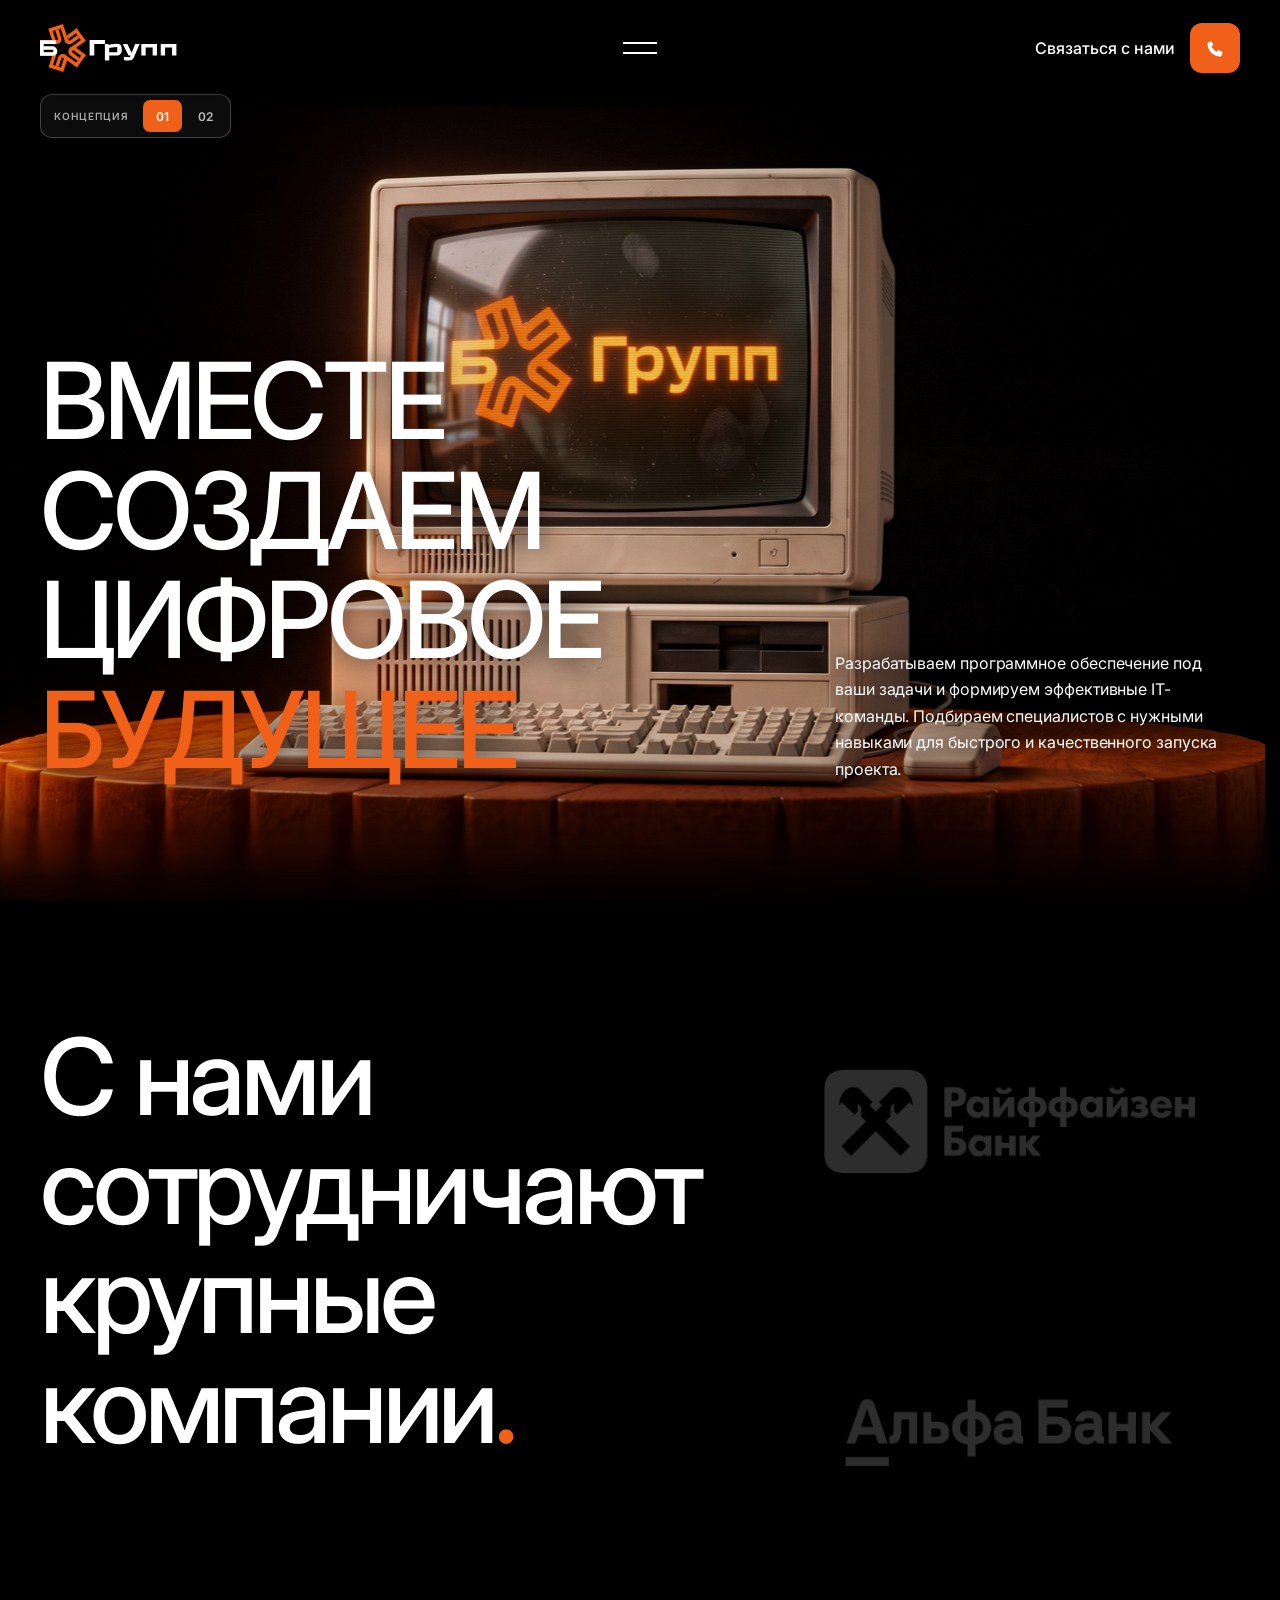
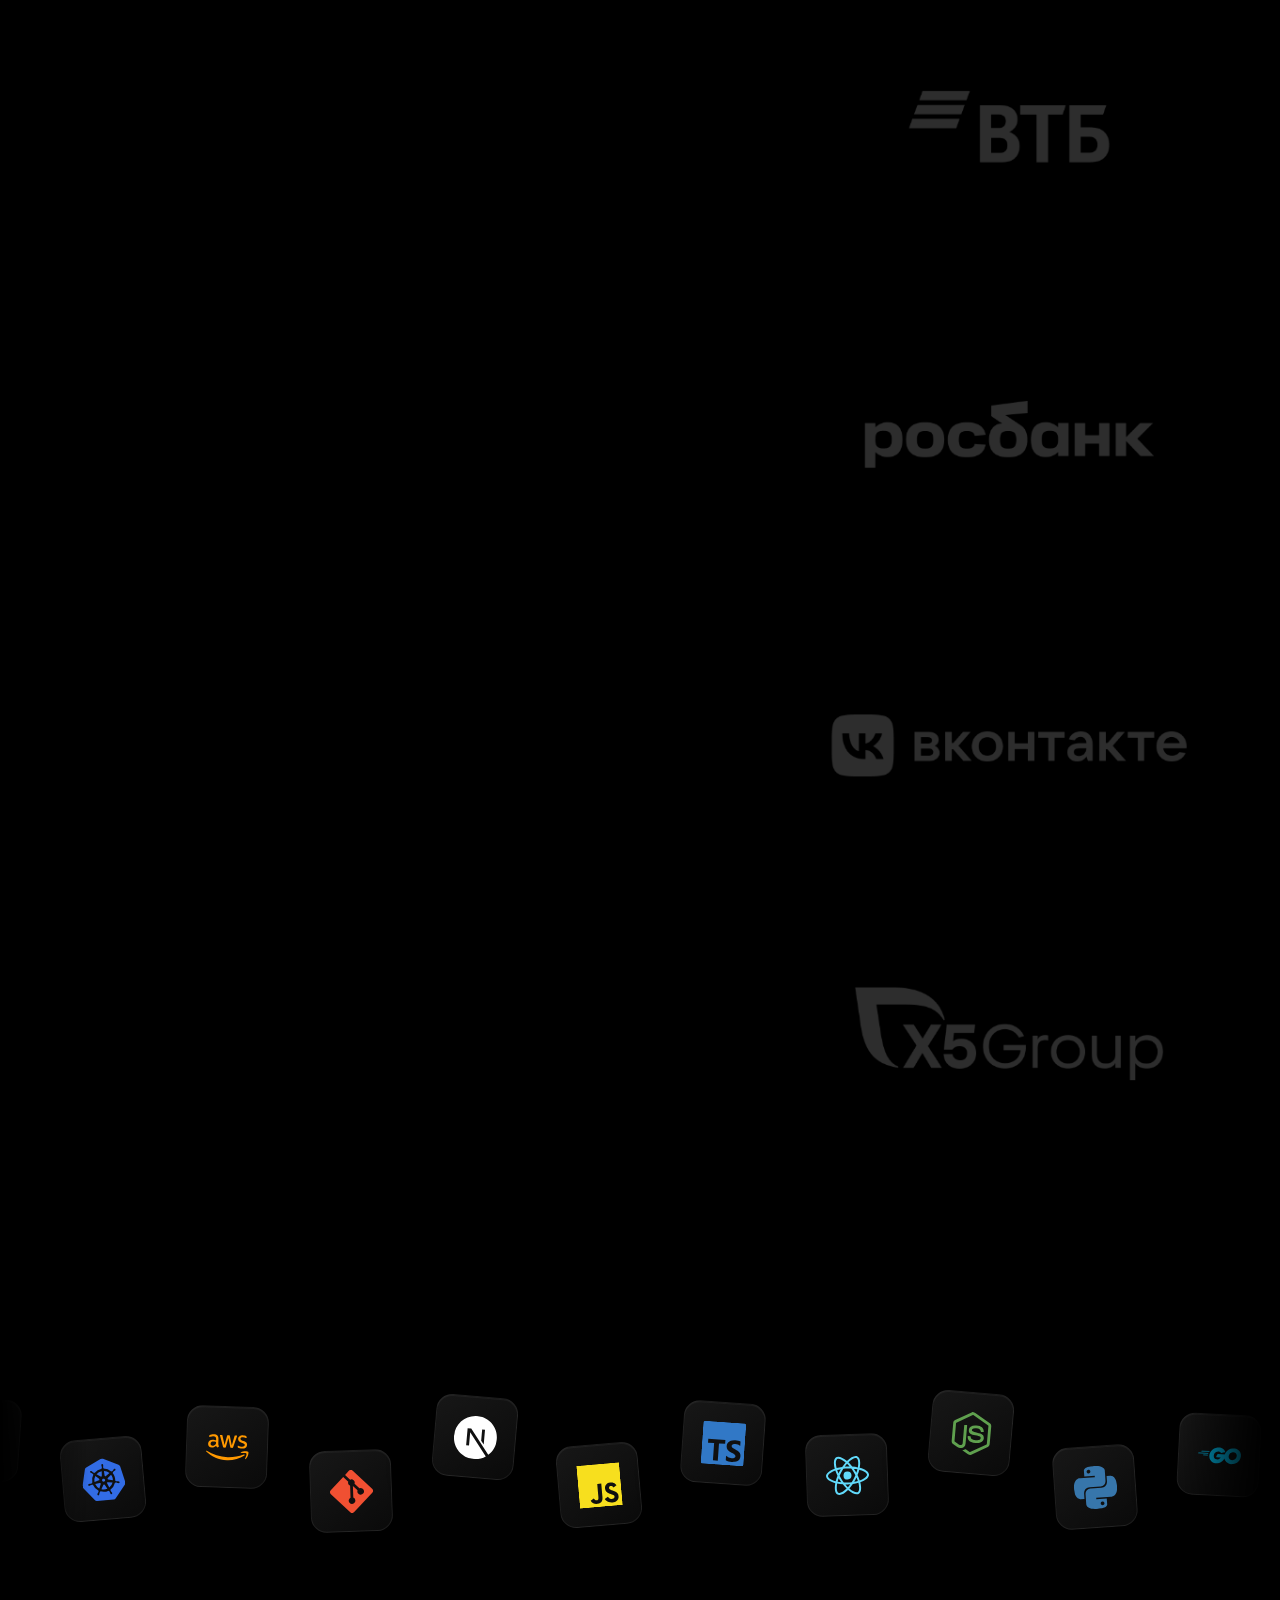
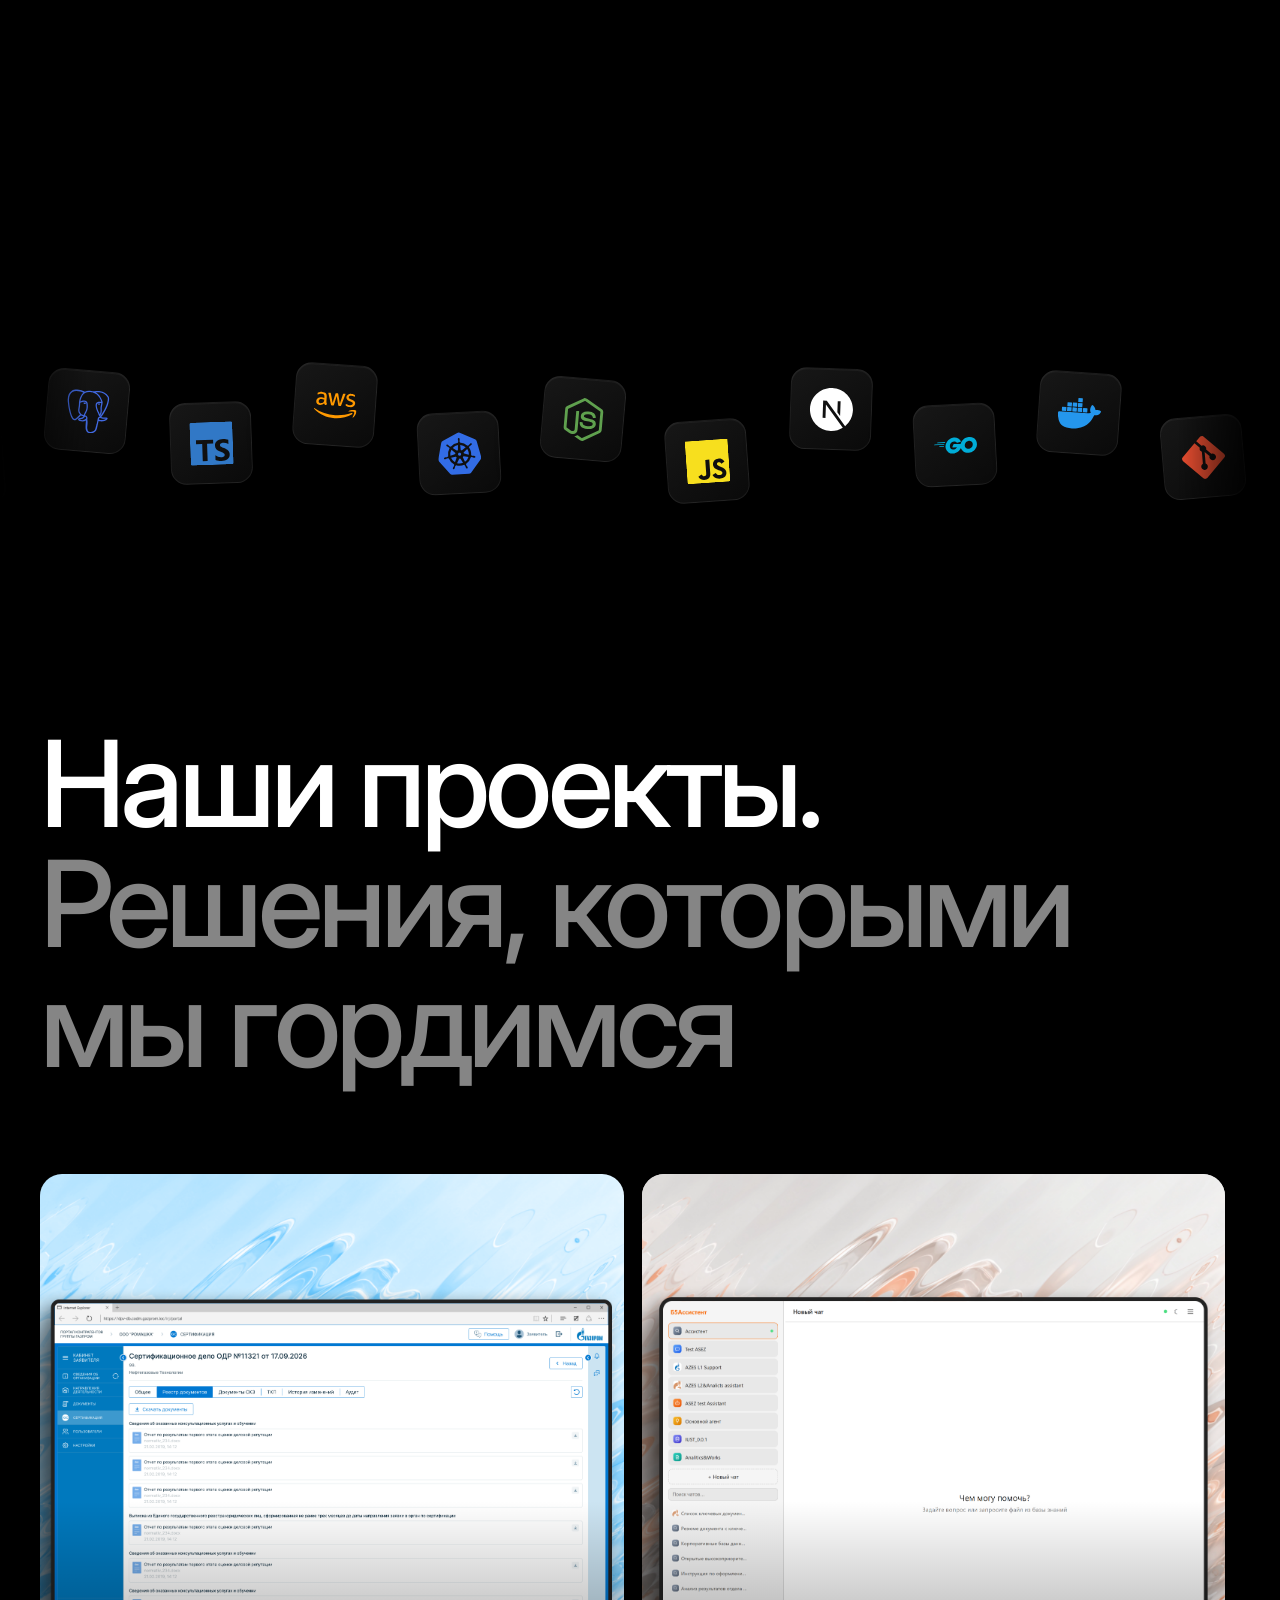
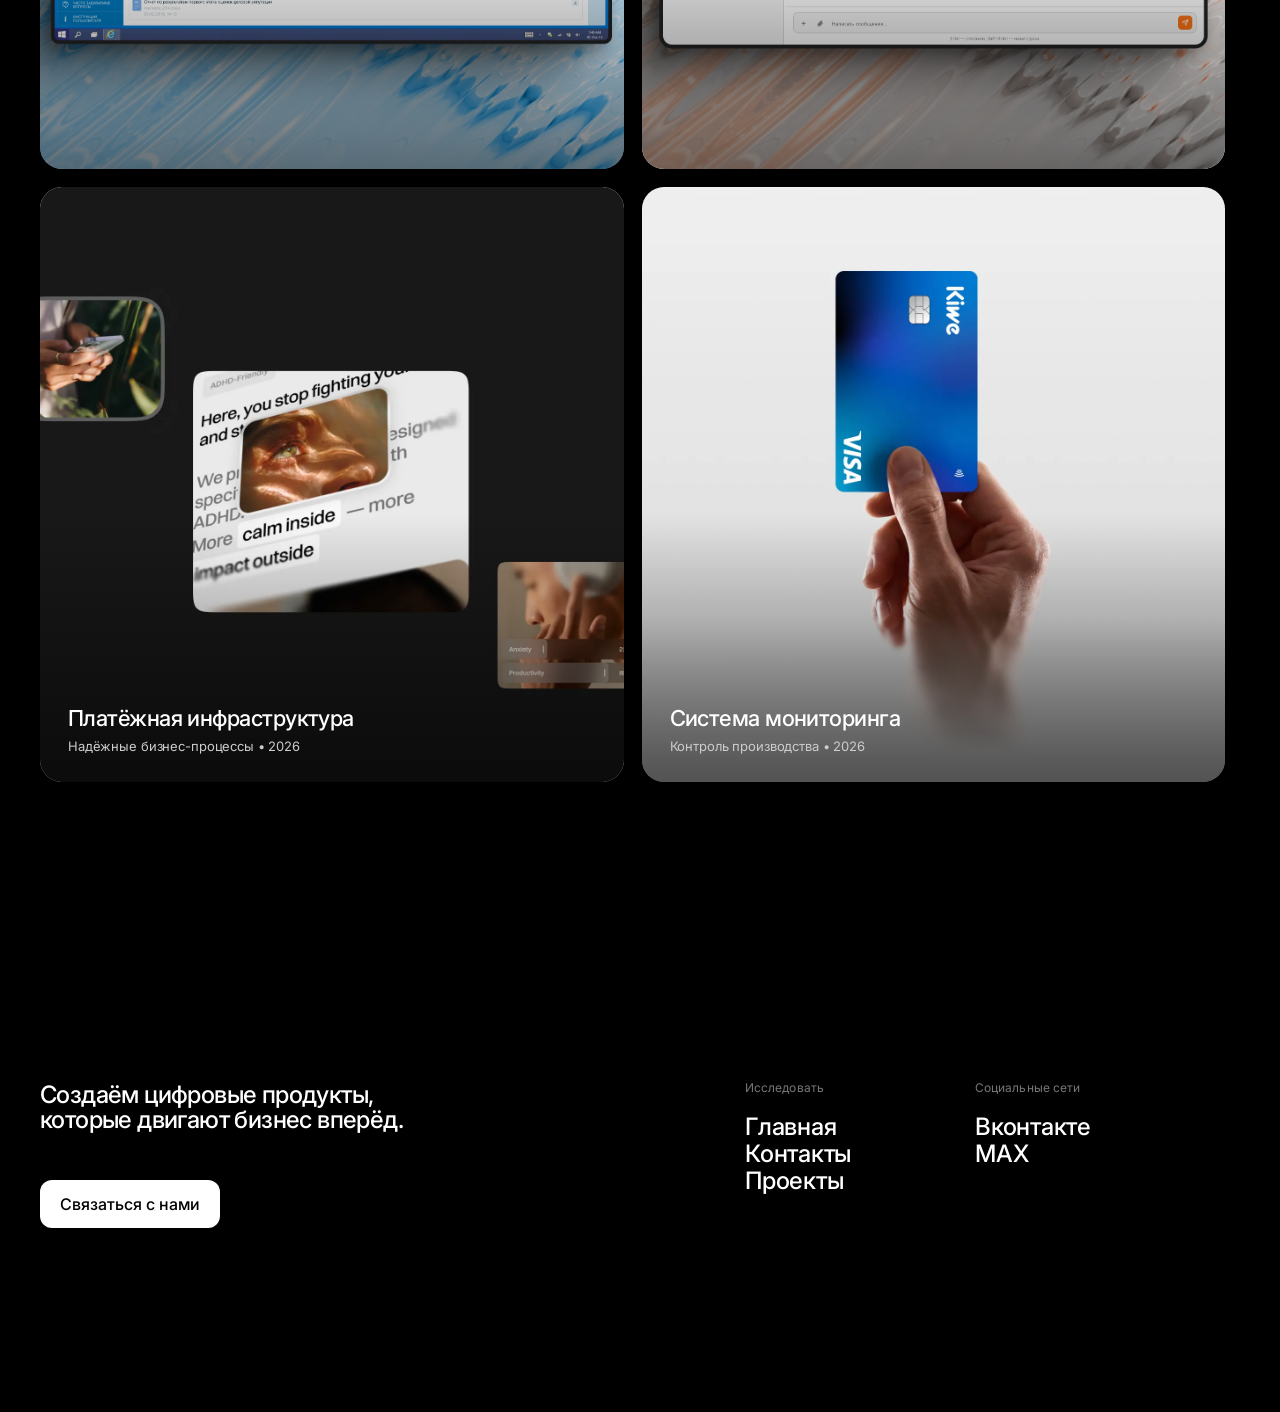
==== commit 33da46ed: "Add files via upload" ====
--- a/index.html
+++ b/index.html
@@ -4,46 +4,93 @@
   <meta charset="utf-8">
   <meta name="viewport" content="width=device-width,initial-scale=1">
   <meta name="theme-color" content="#000000">
-  <meta name="description" content="Б5Групп — вариант 2.">
-  <title>Б5Групп — Вариант 02</title>
-  <script>document.documentElement.classList.add('js')</script>
+  <meta name="description" content="Б5Групп — вариант 3.">
+  <title>Б5Групп — Вариант 03</title>
+  <script>
+    window.B5G_EFFECTS={loader:false,crt:false};
+    document.documentElement.classList.add('js');
+    document.documentElement.dataset.heroVariant=new URLSearchParams(location.search).get('hero')==='2'?'2':'1';
+    if(window.B5G_EFFECTS.loader){
+      document.documentElement.classList.add('loader-active','hero-intro-pending');
+    }else{
+      document.documentElement.classList.add('loader-disabled','hero-direct-pending');
+    }
+    if(!window.B5G_EFFECTS.crt)document.documentElement.classList.add('crt-disabled');
+  </script>
   <link rel="icon" href="assets/b5g-logo.svg" type="image/svg+xml">
-  <link rel="preload" href="assets/inter-variable.ttf" as="font" type="font/ttf" crossorigin>
-  <link rel="stylesheet" href="styles.css?v=58">
-  <script src="shader-sources.js" defer></script>
-  <script src="shader.js?v=7" defer></script>
-  <script src="particles.js?v=13" defer></script>
-  <script src="script.js?v=15" defer></script>
-<script src="hero-rays.js?v=2" defer></script></head>
+  <link rel="preload" href="assets/inter-variable.ttf" as="font" type="font/ttf" crossorigin>
+  <link rel="preload" href="assets/hero-block-v2.jpg" as="image" fetchpriority="high">
+  <link rel="stylesheet" href="styles.css?v=103">
+  <script src="script.js?v=40" defer></script>
+</head>
 <body>
+<div class="site-loader" id="site-loader" aria-label="Загрузка сайта">
+  <div class="site-loader__panel">
+    <p class="site-loader__label" aria-label="Loading">LOADING<span class="site-loader__dots" aria-hidden="true"><i>.</i><i>.</i><i>.</i></span></p>
+    <div class="site-loader__track" role="progressbar" aria-label="Загрузка сайта" aria-valuemin="0" aria-valuemax="100" aria-valuenow="0">
+      <div class="site-loader__segments" aria-hidden="true"></div>
+    </div>
+  </div>
+</div>
+<div class="crt-overlay" aria-hidden="true">
+  <div class="crt-overlay__scanlines"></div>
+  <div class="crt-overlay__noise"></div>
+  <div class="crt-overlay__vignette"></div>
+</div>
 <header class="header site-header">
 <a class="brand" href="#hero" aria-label="Б5Групп — главная"><img src="assets/b5g-logo.svg" width="336" height="118" alt="Б5Групп"></a>
-    <div class="menu" id="navigation">
-      <button class="menu-toggle" type="button" aria-expanded="false" aria-controls="menu-content" aria-label="Открыть меню">
-        <span class="menu-name"><span class="menu-lines" aria-hidden="true"><i></i><i></i></span><span class="label-window"><span class="menu-label">Меню</span><span class="open-label">Закрыть</span></span></span>
-      </button>
-      <nav class="menu-content" id="menu-content" aria-label="Основная навигация" inert>
+    <div class="menu" id="navigation">
+      <button class="menu-toggle" type="button" aria-expanded="false" aria-controls="menu-content" aria-label="Открыть меню">
+        <span class="menu-lines" aria-hidden="true"><i></i><i></i></span>
+        <span class="sr-only">Меню</span>
+      </button>
+      <nav class="menu-content" id="menu-content" aria-label="Основная навигация" inert>
         <a class="menu-row" href="#hero"><span>Главная</span></a>
         <a class="menu-row" href="#solutions"><span>Решения</span></a>
         <a class="menu-row" href="#success-stories"><span>Истории успеха</span></a>
         <a class="menu-row" href="#news"><span>Новости</span></a>
         <a class="menu-row" href="#contacts"><span>Контакты</span></a>
-      </nav>
-    </div>
-<a class="hero-contact" href="#contacts"><span>Связаться с нами</span></a>
+      </nav>
+    </div>
+<a class="hero-contact" href="#contacts"><span>Связаться с нами</span><span class="contact-phone" aria-hidden="true"><svg viewBox="0 0 24 24" focusable="false"><path d="M7.2 3.7 9.8 8l-2 1.8c1.2 2.5 3 4.3 5.5 5.5l1.8-2 4.3 2.6-.8 3.1c-.2.8-.9 1.3-1.7 1.3C9.6 20.3 3.7 14.4 3.7 7.1c0-.8.5-1.5 1.3-1.7l2.2-.7Z"/></svg></span></a>
 </header>
 
-<main>
-  <section class="hero" id="hero" aria-label="Б5Групп">
-    <img class="particle-logo-fallback" src="assets/logo_1section.svg" alt="" aria-hidden="true">
-    <canvas class="particle-stage" id="particle-stage" aria-hidden="true"></canvas>
-    <img class="hero-rock" src="assets/rock-bg.png" alt="" aria-hidden="true">
-
-
-    <p class="hero-statement">Создаём сложные решения.<br>Делаем их простыми для бизнеса.</p>
-    
-  </section>
-<section class="about-section" id="about" aria-labelledby="about-title">
+<main>
+  <div class="hero-pin">
+  <section class="hero" id="hero" aria-label="Б5Групп">
+    <div class="hero-variant hero-variant--one" data-hero-content="1">
+      <div class="hero-camera" aria-hidden="true">
+        <div class="hero-media">
+          <video muted loop playsinline preload="none" poster="assets/hero-block-v2.jpg">
+            <source data-src="assets/hero-loop.mp4" type="video/mp4">
+          </video>
+        </div>
+      </div>
+      <div class="hero-copy">
+        <h1><span>Вместе</span><span>создаем</span><span>цифровое</span><span>будущее</span></h1>
+        <p>Разрабатываем программное обеспечение под ваши задачи и формируем эффективные IT-команды. Подбираем специалистов с нужными навыками для быстрого и качественного запуска проекта.</p>
+      </div>
+    </div>
+    <div class="hero-variant hero-variant--two" data-hero-content="2" aria-hidden="true" inert>
+      <div class="hero-two-scene" aria-hidden="true">
+        <img class="hero-two-background" data-src="assets/hero-concept-2/background.png" alt="">
+        <div class="hero-two-object hero-two-object--mark"><img data-src="assets/hero-concept-2/stone-mark.png" alt=""></div>
+        <div class="hero-two-object hero-two-object--small"><img data-src="assets/hero-concept-2/rock-small-top.png" alt=""></div>
+        <div class="hero-two-object hero-two-object--upper"><img data-src="assets/hero-concept-2/rock-upper-right.png" alt=""></div>
+        <div class="hero-two-object hero-two-object--left"><img data-src="assets/hero-concept-2/rock-left.png" alt=""></div>
+        <div class="hero-two-object hero-two-object--right"><img data-src="assets/hero-concept-2/rock-large-right.png" alt=""></div>
+      </div>
+      <h1 class="hero-two-title">Создаём сложные решения.<br>Делаем их простыми<br>для бизнеса.</h1>
+      <p class="hero-two-description">Разрабатываем программное обеспечение под ваши задачи и формируем эффективные IT-команды.<br>Подбираем специалистов с нужными навыками для быстрого и качественного запуска проекта.</p>
+    </div>
+    <div class="hero-switcher" role="group" aria-label="Вариант первого экрана">
+      <span class="hero-switcher-label">КОНЦЕПЦИЯ</span>
+      <button type="button" data-hero-select="1" aria-label="Показать первый вариант" aria-pressed="true">01</button>
+      <button type="button" data-hero-select="2" aria-label="Показать второй вариант" aria-pressed="false">02</button>
+    </div>
+  </section>
+  </div>
+<section class="about-section" id="about" aria-labelledby="about-title" hidden data-temporarily-hidden="true">
   <div class="about-intro">
     <h2 id="about-title">Превращаем смелые идеи в цифровые продукты, которым доверяют.</h2>
     <div class="about-details">
@@ -127,8 +174,8 @@
 
     <div class="project-gallery">
       <article class="project-stage" data-tilt="-1">
-        <a class="project-card project-card-platform" href="#contacts">
-          <img src="assets/9cXi9h55IYpDyuNDsxHrBUImuQ.webp" alt="Интерфейс финансового приложения на смартфоне">
+        <a class="project-card project-card-platform" href="case.html">
+          <img src="assets/b2b-platform-preview.png" alt="Интерфейс платформы сертификации в окне браузера">
           <span class="project-shade" aria-hidden="true"></span>
           <div class="project-copy">
             <h3>Единая B2B-платформа</h3>
@@ -140,7 +187,7 @@
 
       <article class="project-stage" data-tilt="1">
         <a class="project-card project-card-ai" href="#contacts">
-          <img src="assets/PWqPaP46gjtGsu9884emJe9Ejns.webp" alt="Мобильное приложение для ухода за питомцами">
+          <img src="assets/analytics-preview.png" alt="Интерфейс Б5Ассистента в окне браузера">
           <span class="project-shade" aria-hidden="true"></span>
           <div class="project-copy">
             <h3>Интеллектуальная аналитика</h3>
@@ -179,50 +226,53 @@
   <footer class="site-footer" id="contacts">
     <div class="footer-info">
       <div class="footer-intro">
-        <p class="footer-tagline">Дизайн для тех, кто хочет стать<br>лучшей версией себя.</p>
+        <p class="footer-tagline">Создаём цифровые продукты,<br>которые двигают бизнес вперёд.</p>
         <a class="footer-contact" href="#contacts"><span>Связаться с нами</span></a>
         <p class="copyright">2026 Б5ГРУПП,<br>ВСЕ ПРАВА ЗАЩИЩЕНЫ</p>
       </div>
       <div class="footer-navs">
-        <nav class="footer-column" aria-label="Разделы сайта">
-          <p>Исследовать</p>
-          <a href="#hero">Главная</a>
-          <a href="#solutions">Решения</a>
-          <a href="#success-stories">Истории успеха</a>
-          <a href="#news">Новости</a>
-          <a href="#contacts">Контакты</a>
-        </nav>
-        <nav class="footer-column" aria-label="Социальные сети">
-          <p>Социальные сети</p>
-          <a href="#contacts">Behance</a>
-          <a href="#contacts">LinkedIn</a>
-          <a href="#contacts">The X</a>
-        </nav>
+        <nav class="footer-column" aria-label="Разделы сайта">
+          <p>Исследовать</p>
+          <a href="#hero">Главная</a>
+          <a href="#contacts">Контакты</a>
+          <a href="#success-stories">Проекты</a>
+        </nav>
+        <nav class="footer-column" aria-label="Социальные сети">
+          <p>Социальные сети</p>
+          <span class="footer-social-placeholder">Вконтакте</span>
+          <span class="footer-social-placeholder">MAX</span>
+        </nav>
       </div>
       <div class="footer-legal">
         <a href="#contacts">Условия</a>
         <a href="#contacts">Политика конфиденциальности</a>
       </div>
     </div>
-    <div class="footer-art" aria-label="Б5Групп">
-      <div class="background-fallback" aria-hidden="true"></div>
-      <canvas class="background" id="footer-shader" aria-hidden="true"></canvas>
-      <img class="footer-wordmark" src="assets/b5g-wordmark.svg" alt="" aria-hidden="true">
-    </div>
-  </footer>
+  </footer>
 </main>
-<dialog class="contact-dialog" aria-labelledby="contact-title">
-  <div class="contact-panel">
-    <button class="contact-close" type="button" aria-label="Закрыть форму">×</button>
-    <h2 id="contact-title">Давайте создадим<br>что-то важное.</h2>
-    <p class="contact-intro">Расскажите о вашей задаче — начнём с знакомства.</p>
-    <form class="contact-form">
-      <div class="contact-fields">
-        <label>Имя<input name="name" autocomplete="name" placeholder="Как к вам обращаться" required maxlength="120"></label>
-        <label>Почта<input name="email" type="email" autocomplete="email" placeholder="you@company.ru" required maxlength="254"></label>
-      </div>
-      <label>Сообщение<textarea name="message" rows="7" placeholder="Расскажите о проекте, целях и задачах" required maxlength="5000"></textarea></label>
-      <button class="contact-submit" type="submit">Отправить сообщение <span aria-hidden="true">↗</span></button>
+<dialog class="contact-dialog" aria-labelledby="contact-title">
+  <div class="contact-modal-header">
+    <a class="contact-modal-brand" href="#hero" aria-label="Б5Групп — главная">
+      <img src="assets/b5g-logo.svg" alt="Б5Групп">
+    </a>
+    <button class="contact-close" type="button" aria-label="Закрыть форму">
+      <span></span><span></span>
+    </button>
+    <div class="contact-modal-label" aria-hidden="true">
+      <span>Связаться с нами</span>
+      <span class="contact-phone"><svg viewBox="0 0 24 24" focusable="false"><path d="M7.2 3.7 9.8 8l-2 1.8c1.2 2.5 3 4.3 5.5 5.5l1.8-2 4.3 2.6-.8 3.1c-.2.8-.9 1.3-1.7 1.3C9.6 20.3 3.7 14.4 3.7 7.1c0-.8.5-1.5 1.3-1.7l2.2-.7Z"/></svg></span>
+    </div>
+  </div>
+  <div class="contact-panel">
+    <h2 id="contact-title">Давайте создадим<br><span>что-то важное.</span></h2>
+    <p class="contact-intro">Расскажите о вашей задаче — начнём с знакомства.</p>
+    <form class="contact-form">
+      <div class="contact-fields">
+        <label>Имя<input name="name" autocomplete="name" placeholder="Как к вам обращаться" required maxlength="120"></label>
+        <label>Почта<input name="email" type="email" autocomplete="email" placeholder="you@company.ru" required maxlength="254"></label>
+      </div>
+      <label>Сообщение<textarea name="message" rows="7" placeholder="Расскажите о проекте, целях и задачах" required maxlength="5000"></textarea></label>
+      <button class="contact-submit" type="submit">Отправить сообщение <span aria-hidden="true">↗</span></button>
       <p class="contact-status" role="status" aria-live="polite"></p>
     </form>
   </div>
--- a/styles.css
+++ b/styles.css
@@ -1,7 +1,8 @@
 @font-face{font-family:Inter;src:url('assets/inter-variable.ttf') format('truetype');font-style:normal;font-weight:100 900;font-display:swap}
 :root{color-scheme:dark;--edge:40px;--logo-height:calc((100vw - 80px)*60/374);--ease:cubic-bezier(.22,1,.36,1)}
 *{box-sizing:border-box}body{margin:0;background:#000;color:#fff;font-family:Inter,Arial,sans-serif;-webkit-font-smoothing:antialiased}a{color:inherit;text-decoration:none}button{font:inherit;color:inherit}a,button{-webkit-tap-highlight-color:transparent}button{cursor:pointer}a:focus-visible,button:focus-visible{outline:2px solid #ff944d;outline-offset:5px}p{margin:0}
-.hero{position:relative;width:100%;height:100svh;min-height:640px;overflow:hidden;isolation:isolate;background:#000}
+.hero{position:sticky;top:0;z-index:0;width:100%;height:100svh;min-height:100svh;overflow:hidden;isolation:isolate;background:#000}
+.hero-pin{position:relative;z-index:0;height:200svh;background:#000;isolation:isolate}
 .hero::before{content:"";position:absolute;inset:-1px;z-index:0;background-image:radial-gradient(circle at 50% 36%,rgba(70,24,8,.72) 0%,transparent 34%),linear-gradient(180deg,rgba(0,0,0,.04),rgba(0,0,0,.06) 58%,rgba(0,0,0,.34)),url('assets/1_1bg.jpg');background-position:50% 36%,center,center top;background-size:auto,auto,cover;background-repeat:no-repeat;pointer-events:none}
 .hero::after{content:"";position:absolute;z-index:2;left:0;right:0;bottom:0;height:130px;background:linear-gradient(to bottom,transparent 0%,rgba(0,0,0,.46) 52%,#000 100%);pointer-events:none}
 .particle-logo-fallback{position:absolute;z-index:1;left:50%;top:34%;width:min(32vw,350px);height:auto;transform:translate(-50%,-50%);opacity:0;visibility:hidden;filter:sepia(1) saturate(5) hue-rotate(342deg);transition:opacity .4s;pointer-events:none}
@@ -24,8 +25,8 @@
 .menu-content{width:450px;opacity:0;visibility:hidden;transition:opacity .2s,visibility .2s}.menu-row{height:82px;padding:12px 20px;display:flex;align-items:center;border-top:1px solid #ffffff0d;transform:translateY(14px);transition:background .25s,transform .6s var(--ease),opacity .5s;opacity:0}.menu-row>span{font-size:24px;font-weight:500;letter-spacing:-.04em;transition:transform .3s var(--ease)}.menu-row:hover{background:#ffffff08}.menu-row:hover>span{transform:translateX(6px)}
 .menu.is-open{width:450px;height:490px;background:rgba(20,20,20,.8)}.is-open .menu-toggle{height:80px;justify-content:center}.is-open .availability{opacity:0;position:absolute;pointer-events:none;transform:translateY(-10px)}.is-open .grid-icon{transform:rotate(45deg)}.is-open .menu-label{opacity:0;transform:translateY(-100%)}.is-open .open-label{opacity:1;transform:translateY(0)}.is-open .menu-content{opacity:1;visibility:visible;transition-delay:.1s}.is-open .menu-row{opacity:1;transform:none}.is-open .menu-row:nth-child(1){transition-delay:.08s}.is-open .menu-row:nth-child(2){transition-delay:.13s}.is-open .menu-row:nth-child(3){transition-delay:.18s}.is-open .menu-row:nth-child(4){transition-delay:.23s}.is-open .menu-row:nth-child(5){transition-delay:.28s}
 @keyframes sun-spin{to{transform:rotate(360deg)}}@keyframes shimmer{to{background-position:-250% 0}}
-@media(min-width:1920px){h1{left:57.5%;top:160px}.hero{min-height:800px}}
-@media(max-width:809px){:root{--edge:20px;--logo-height:calc((100vw - 40px)*60/374)}.hero{min-height:600px}.header{top:20px}.brand img{width:114px}.contact{min-height:40px;padding:0 14px;border-radius:12px;font-size:14px;gap:8px}.menu{top:20px;width:110px;height:52px;border-radius:14px}.menu-toggle{height:52px;padding:0 16px}.label-window{font-size:16px}.availability{font-size:12px}.menu.is-open{width:calc(100vw - 40px);height:440px;max-height:calc(100svh - 40px);overflow-y:auto}.menu-content{width:calc(100vw - 40px);max-width:450px}.is-open .menu-toggle{height:60px}.menu-row{height:76px}.menu-row>span{font-size:23px}h1{top:190px;left:var(--edge);right:var(--edge);width:auto;max-width:360px;font-size:30px}.hero-statement{bottom:86px;max-width:calc(100vw - 40px);font-size:clamp(30px,8.6vw,42px);line-height:.98}.hero-contact{right:auto;left:var(--edge);bottom:20px;min-height:44px;padding:0 17px;border-radius:12px;font-size:14px}.meta{bottom:calc(var(--logo-height) + 46px);align-items:flex-end;font-size:12px}.meta-left{align-items:flex-start;flex-direction:column;gap:12px}.explore{gap:8px}.background{object-fit:cover;object-position:45% center}.footer-wordmark{bottom:24px}}
+@media(min-width:1920px){h1{left:57.5%;top:160px}}
+@media(max-width:809px){:root{--edge:20px;--logo-height:calc((100vw - 40px)*60/374)}.header{top:20px}.brand img{width:114px}.contact{min-height:40px;padding:0 14px;border-radius:12px;font-size:14px;gap:8px}.menu{top:20px;width:110px;height:52px;border-radius:14px}.menu-toggle{height:52px;padding:0 16px}.label-window{font-size:16px}.availability{font-size:12px}.menu.is-open{width:calc(100vw - 40px);height:440px;max-height:calc(100svh - 40px);overflow-y:auto}.menu-content{width:calc(100vw - 40px);max-width:450px}.is-open .menu-toggle{height:60px}.menu-row{height:76px}.menu-row>span{font-size:23px}h1{top:190px;left:var(--edge);right:var(--edge);width:auto;max-width:360px;font-size:30px}.hero-statement{bottom:86px;max-width:calc(100vw - 40px);font-size:clamp(30px,8.6vw,42px);line-height:.98}.hero-contact{right:auto;left:var(--edge);bottom:20px;min-height:44px;padding:0 17px;border-radius:12px;font-size:14px}.meta{bottom:calc(var(--logo-height) + 46px);align-items:flex-end;font-size:12px}.meta-left{align-items:flex-start;flex-direction:column;gap:12px}.explore{gap:8px}.background{object-fit:cover;object-position:45% center}.footer-wordmark{bottom:24px}}
 @media(max-width:809px){.particle-logo-fallback{top:37%;width:min(54vw,300px)}}
 
 @keyframes hero-background-enter{from{opacity:0;transform:scale(1.035);filter:blur(8px)}to{opacity:1;transform:scale(1);filter:blur(0)}}
@@ -141,7 +142,7 @@
 .footer-navs{display:flex;gap:110px;padding-right:130px}
 .footer-column{display:flex;flex-direction:column;align-items:flex-start;min-width:120px}
 .footer-column p{margin-bottom:20px;color:#777;font-size:12px;line-height:1}
-.footer-column a{font-size:24px;font-weight:500;line-height:1.12;letter-spacing:-.04em;transition:color .2s,transform .2s}
+.footer-column a,.footer-social-placeholder{font-size:24px;font-weight:500;line-height:1.12;letter-spacing:-.04em;transition:color .2s,transform .2s}
 .footer-column a:hover{color:#ff944d;transform:translateX(3px)}
 .footer-legal{position:absolute;right:var(--edge);bottom:22px;display:flex;flex-direction:column;align-items:flex-end}
 .footer-legal a{color:#666;font-size:12px;line-height:1.2;text-transform:uppercase;transition:color .2s}
@@ -178,7 +179,7 @@
   .footer-navs{margin-top:52px;padding-right:0;gap:28px;justify-content:space-between}
   .footer-column{min-width:0;width:50%}
   .footer-column p{margin-bottom:16px}
-  .footer-column a{font-size:23px}
+  .footer-column a,.footer-social-placeholder{font-size:23px}
   .copyright{margin-top:50px}
   .footer-legal{position:static;margin-top:34px;align-items:flex-start;gap:3px}
   .footer-art{height:auto;min-height:0}
@@ -444,9 +445,17 @@
 .site-header .menu-content{padding-bottom:24px}
 @media(max-width:809px){.site-header .menu.is-open::before{height:min(362px,calc(100svh - 40px))}}
 /* Progressive viewport blur; navigation remains on top. */
-.scroll-blur{position:fixed;left:0;right:0;height:100px;z-index:900;pointer-events:none;user-select:none}
+.scroll-blur{position:fixed;left:0;right:0;height:100px;z-index:900;pointer-events:none;user-select:none;transition:opacity .25s ease,visibility .25s ease}
 .scroll-blur-top{top:0;--blur-direction:to top}
 .scroll-blur-bottom{bottom:0;--blur-direction:to bottom}
+.footer-in-view .scroll-blur-bottom{opacity:0;visibility:hidden}
+
+/* Shared scroll reveal for text content across the site. */
+@media(prefers-reduced-motion:no-preference){
+ .js .scroll-text{opacity:0;translate:0 30px;filter:blur(8px);transition:opacity .72s ease var(--text-reveal-delay,0s),translate .95s cubic-bezier(.16,1,.3,1) var(--text-reveal-delay,0s),filter .82s ease var(--text-reveal-delay,0s)}
+ .js .scroll-text.is-text-visible{opacity:1;translate:0 0;filter:blur(0)}
+}
+@media(prefers-reduced-motion:reduce){.scroll-text{opacity:1!important;translate:none!important;filter:none!important}}
 .scroll-blur span{position:absolute;inset:0;pointer-events:none;-webkit-backdrop-filter:blur(var(--blur));backdrop-filter:blur(var(--blur));-webkit-mask-image:linear-gradient(var(--blur-direction),transparent var(--start),#000 var(--end));mask-image:linear-gradient(var(--blur-direction),transparent var(--start),#000 var(--end))}
 .scroll-blur span:nth-child(1){--blur:1px;--start:0%;--end:18%}
 .scroll-blur span:nth-child(2){--blur:2px;--start:15%;--end:35%}
@@ -479,8 +488,8 @@
 @media(max-width:809px){main>.about-section+.clients-section{margin-top:140px}}
 
 /* Space between the hero and introduction. */
-main>.hero+.about-section{margin-top:240px}
-@media(max-width:809px){main>.hero+.about-section{margin-top:140px}}
+main>.hero-pin+.about-section{margin-top:240px}
+@media(max-width:809px){main>.hero-pin+.about-section{margin-top:140px}}
 
 /* Keep viewport width stable while the contact dialog locks scrolling. */
 html{scrollbar-gutter:stable}
@@ -507,3 +516,256 @@
 @media(prefers-reduced-motion:reduce){.hero::before{animation:none}}
 .hero.has-rays::before{display:none}
 .hero-rays{position:absolute;inset:0;width:100%;height:100%;z-index:0;pointer-events:none;filter:blur(24px);transform:scale(1.06)}
+
+/* Full-screen B5G boot sequence with a restrained CRT treatment. */
+html.loader-active,html.loader-active body{overflow:hidden}
+.loader-disabled .site-loader,.crt-disabled .crt-overlay{display:none!important}
+.site-loader{display:none}
+.js .site-loader{position:fixed;inset:0;z-index:10000;display:block;overflow:hidden;background:#0a0a0a;color:#fff;isolation:isolate;transition:background-color .78s var(--ease),opacity .78s var(--ease)}
+.site-loader[hidden]{display:none}
+.site-loader__panel{position:absolute;z-index:4;left:50%;top:50%;width:min(44vw,900px);transform:translate(-50%,-43%);transform-origin:50% 50%;transition:top 1.05s var(--ease),transform 1.05s var(--ease),opacity .72s ease,filter 1.05s var(--ease)}
+.site-loader__label{margin:0 0 clamp(22px,2vw,38px);font-size:clamp(22px,1.55vw,34px);font-weight:500;line-height:1;letter-spacing:-.045em;text-align:center;color:#f5f5f5;text-shadow:0 0 16px rgba(255,255,255,.08)}
+.site-loader__dots{display:inline-flex;width:.72em;justify-content:flex-start;letter-spacing:0}
+.site-loader__dots i{font-style:normal;opacity:.16;animation:loader-dot 1.05s steps(1,end) infinite}
+.site-loader__dots i:nth-child(2){animation-delay:.18s}
+.site-loader__dots i:nth-child(3){animation-delay:.36s}
+.site-loader__track{position:relative;width:100%;height:clamp(40px,3.1vw,62px);padding:4px;border:1px solid rgba(255,255,255,.11);border-radius:5px;background:#171717;box-shadow:inset 0 1px 0 rgba(255,255,255,.04),inset 0 0 18px rgba(0,0,0,.75),0 0 0 2px rgba(0,0,0,.42),0 14px 34px rgba(0,0,0,.35);overflow:hidden}
+.site-loader__segments{display:grid;grid-template-columns:repeat(24,minmax(0,1fr));gap:3px;width:100%;height:100%}
+.site-loader__segments span{display:block;min-width:0;background:#242424;box-shadow:inset 0 0 0 1px rgba(255,255,255,.018);transition:background-color .08s linear,box-shadow .08s linear}
+.site-loader__segments span.is-active{background:#f06019;box-shadow:inset 0 1px 0 rgba(255,255,255,.18),0 0 12px rgba(240,96,25,.14)}
+.site-loader__track::after{content:"";position:absolute;inset:4px auto 4px 4px;width:7%;background:linear-gradient(90deg,transparent,rgba(255,166,93,.18),transparent);mix-blend-mode:screen;opacity:0;pointer-events:none}
+.site-loader.is-complete .site-loader__track::after{opacity:1;animation:loader-flash .34s ease-out both}
+.site-loader.is-leaving{background-color:rgba(10,10,10,0);opacity:0}
+.site-loader.is-leaving .site-loader__panel{top:34%;transform:translate(-50%,-50%) scale(.3);opacity:0;filter:blur(2px)}
+@keyframes loader-dot{0%,22%{opacity:1}23%,100%{opacity:.16}}
+@keyframes loader-flash{0%{transform:translateX(-120%)}65%,100%{transform:translateX(1450%)}}
+
+/* Persistent CRT glass: always fixed above the loader and every page section. */
+.crt-overlay{position:fixed;z-index:20000;inset:0;overflow:hidden;pointer-events:none;user-select:none;isolation:isolate}
+.crt-overlay__scanlines,.crt-overlay__noise,.crt-overlay__vignette{position:absolute;inset:0}
+.crt-overlay__scanlines{z-index:1;opacity:.22;background:repeating-linear-gradient(to bottom,transparent 0 3px,rgba(0,0,0,.34) 3px 5px);background-position:0 0;animation:crt-scanlines .9s steps(8,end) infinite}
+.crt-overlay__scanlines::before{content:"";position:absolute;left:0;right:0;top:-8%;height:2px;background:rgba(255,255,255,.055);box-shadow:0 0 18px rgba(255,255,255,.04);animation:crt-scan 7s linear infinite}
+.crt-overlay__noise{z-index:2;inset:-35%;opacity:.045;background-image:url("data:image/svg+xml,%3Csvg viewBox='0 0 180 180' xmlns='http://www.w3.org/2000/svg'%3E%3Cfilter id='n'%3E%3CfeTurbulence type='fractalNoise' baseFrequency='.9' numOctaves='3' stitchTiles='stitch'/%3E%3C/filter%3E%3Crect width='100%25' height='100%25' filter='url(%23n)' opacity='.9'/%3E%3C/svg%3E");background-size:180px 180px;mix-blend-mode:overlay;animation:crt-noise .24s steps(2,end) infinite}
+.crt-overlay__vignette{z-index:3;inset:-1%;border-radius:clamp(22px,2.2vw,44px);background:radial-gradient(ellipse at center,transparent 72%,rgba(0,0,0,.04) 84%,rgba(0,0,0,.18) 94%,rgba(0,0,0,.48) 100%);box-shadow:inset 0 0 clamp(34px,4.6vw,92px) rgba(0,0,0,.34),inset 0 0 16px rgba(255,255,255,.018);transform:scale(1.012)}
+@keyframes crt-scanlines{to{background-position:0 5px}}
+@keyframes crt-scan{from{transform:translateY(-5vh)}to{transform:translateY(115vh)}}
+@keyframes crt-noise{0%{transform:translate3d(-3%,-2%,0)}25%{transform:translate3d(2%,3%,0)}50%{transform:translate3d(4%,-1%,0)}75%{transform:translate3d(-2%,4%,0)}100%{transform:translate3d(1%,-3%,0)}}
+@media(max-width:809px){
+ .site-loader__panel{width:calc(100vw - 40px);transform:translate(-50%,-48%)}
+ .site-loader__label{margin-bottom:20px;font-size:20px}
+ .site-loader__track{height:36px;padding:3px}
+ .site-loader__segments{gap:2px}
+ .site-loader.is-leaving .site-loader__panel{top:36%;transform:translate(-50%,-50%) scale(.3)}
+}
+@media(prefers-reduced-motion:reduce){
+ .site-loader__dots i,.crt-overlay__scanlines,.crt-overlay__scanlines::before,.crt-overlay__noise{animation:none}
+ .site-loader__dots i{opacity:1}
+ .site-loader,.site-loader__panel{transition-duration:.08s}
+}
+
+/* Hero camera reveal: the loader recedes into the CRT, then the full scene settles. */
+.hero{--hero-scroll-y:0px;--hero-scroll-scale:1.015;--hero-scroll-brightness:1;--hero-scroll-opacity:1;background:#000}
+.hero::before{z-index:1!important;background:linear-gradient(180deg,rgba(0,0,0,.04) 0%,transparent 58%,rgba(0,0,0,.2) 100%)!important;background-image:linear-gradient(180deg,rgba(0,0,0,.04) 0%,transparent 58%,rgba(0,0,0,.2) 100%)!important;animation:none!important;transform:none!important;filter:none!important}
+.hero::after{z-index:2;height:24%;background:linear-gradient(to bottom,transparent 0%,rgba(0,0,0,.12) 38%,rgba(0,0,0,.62) 78%,#000 100%)}
+.hero-camera{position:absolute;z-index:0;inset:0;overflow:hidden;opacity:1;transform-origin:50% 34%;transform:scale(1);filter:brightness(1);will-change:transform,filter,opacity;transition:transform 1.9s cubic-bezier(.16,1,.3,1),filter 1.5s ease,opacity 1.1s ease}
+.hero-camera::after{content:"";position:absolute;z-index:2;inset:0;background:#000;opacity:.04;pointer-events:none;transition:opacity 1.35s ease}
+.hero-media{position:absolute;inset:0;opacity:var(--hero-scroll-opacity);will-change:transform,filter,opacity;transform:translate3d(0,var(--hero-scroll-y),0) scale(var(--hero-scroll-scale));filter:brightness(var(--hero-scroll-brightness));transform-origin:50% 45%}
+.hero-media img{display:block;width:100%;height:100%;object-fit:cover;object-position:50% 50%;user-select:none;pointer-events:none}
+.hero-media video{display:block;width:100%;height:100%;object-fit:cover;object-position:50% 50%;user-select:none;pointer-events:none}
+.js.hero-intro-pending .hero-camera{transform:scale(3.08);filter:brightness(.72) contrast(1.05)}
+.js.hero-intro-pending .hero-camera::after{opacity:.34}
+.js.hero-direct-pending .hero-camera{opacity:0;transform:scale(1.055);filter:brightness(.72) blur(8px)}
+.js.hero-direct-pending .hero-camera::after{opacity:.2}
+.js.hero-revealing .hero-camera{opacity:1;transform:scale(1);filter:brightness(1) contrast(1)}
+.js.hero-revealing .hero-camera::after{opacity:.04}
+.js .site-header{opacity:0;transform:translate3d(0,-18px,0);filter:blur(7px);transition:opacity .85s ease,transform 1s var(--ease),filter .9s ease}
+.js.site-ready .site-header{opacity:1;transform:translate3d(0,0,0);filter:blur(0)}
+@media(max-width:809px){
+ .js.hero-intro-pending .hero-camera{transform:scale(2.5)}
+ .hero-media video{object-position:50% 48%}
+}
+@media(prefers-reduced-motion:reduce){
+ .hero-camera{transform:none!important;filter:none!important}
+ .hero-camera::after{opacity:.04!important}
+ .js .site-header{opacity:1;transform:none;filter:none}
+}
+
+/* Temporary content switch and a seamless hero-to-clients bridge. */
+.about-section[data-temporarily-hidden="true"]{display:none!important}
+main>.hero-pin+.about-section[data-temporarily-hidden="true"]+.clients-section{margin-top:-100svh;padding-top:clamp(70px,7vw,110px);isolation:isolate}
+main>.hero-pin+.about-section[data-temporarily-hidden="true"]+.clients-section{z-index:2;border-radius:0;box-shadow:none;transform:translateZ(0);backface-visibility:hidden}
+main>.hero-pin+.about-section[data-temporarily-hidden="true"]+.clients-section::before{content:none}
+@media(max-width:809px){
+ main>.hero-pin+.about-section[data-temporarily-hidden="true"]+.clients-section{padding-top:56px}
+}
+
+/* Compact information-only footer. */
+.site-footer{height:auto;min-height:390px;display:block;overflow:hidden;background:#000}
+.site-footer .footer-info{min-height:390px;padding:60px var(--edge) 28px;background:#000}
+@media(max-width:809px){
+ .site-footer{min-height:0}
+ .site-footer .footer-info{min-height:0;padding:42px var(--edge) 28px}
+}
+
+/* Full-screen navigation inspired by the INP reference, in the B5G palette. */
+.sr-only{position:absolute!important;width:1px!important;height:1px!important;padding:0!important;margin:-1px!important;overflow:hidden!important;clip:rect(0,0,0,0)!important;white-space:nowrap!important;border:0!important}
+html.menu-open{overflow:hidden}
+.site-header{position:fixed;z-index:2100;top:0;left:0;right:0;height:96px;padding:18px var(--edge);display:flex;align-items:center;justify-content:space-between;pointer-events:none}
+.site-header .brand,.site-header .hero-contact,.site-header .menu-toggle{position:relative;z-index:2;pointer-events:auto}
+.site-header .brand,.site-header .hero-contact{z-index:5}
+.site-header .menu-toggle{z-index:4}
+.site-header .brand img{width:137px}
+.site-header .menu{position:fixed;z-index:3;top:18px;left:calc(50% - 30px);right:auto;width:60px;height:60px;overflow:visible;border-radius:0;background:transparent;backdrop-filter:none;-webkit-backdrop-filter:none;transform:none;animation:none!important;transition:none;will-change:auto;pointer-events:auto}
+.site-header .menu::before{display:none!important}
+.site-header .menu-toggle{width:60px;height:60px;padding:0;border:0;border-radius:0;background:transparent;display:grid;place-items:center}
+.site-header .menu-lines{position:relative;width:34px;height:18px;display:block}
+.site-header .menu-lines i{position:absolute;left:0;top:8px;width:34px;height:2px;border-radius:0;background:#fff;transform-origin:50% 50%;transition:transform .65s cubic-bezier(.76,0,.24,1),width .45s ease}
+.site-header .menu-lines i:first-child{transform:translateY(-5px)}
+.site-header .menu-lines i:last-child{transform:translateY(5px)}
+.site-header .menu.is-open .menu-lines i:first-child{transform:rotate(45deg)}
+.site-header .menu.is-open .menu-lines i:last-child{transform:rotate(-45deg)}
+.site-header .menu-content{position:fixed;z-index:1;inset:0;width:100vw;height:100svh;padding:112px var(--edge) 54px;display:flex;flex-direction:column;align-items:center;justify-content:center;gap:clamp(8px,1.7vh,24px);overflow:auto;background:#050505;opacity:1;visibility:hidden;clip-path:circle(0 at 50% 48px);transition:clip-path .9s cubic-bezier(.76,0,.24,1),visibility 0s linear .9s}
+.site-header .menu.is-open{width:60px;height:60px;background:transparent}
+.site-header .menu.is-open .menu-content{visibility:visible;clip-path:circle(150vmax at 50% 48px);transition:clip-path 1s cubic-bezier(.16,1,.3,1),visibility 0s}
+.site-header .menu-row{flex:0 0 auto;width:auto;height:auto;min-height:0;padding:0;border:0;background:transparent;opacity:0;transform:translate3d(0,62px,0);filter:blur(10px);transition:color .25s,opacity .42s ease,transform .7s cubic-bezier(.16,1,.3,1),filter .55s ease}
+.site-header .menu-row>span{font-size:clamp(52px,6.6vw,118px);font-weight:500;line-height:.92;letter-spacing:-.065em;text-align:center;transition:color .25s,transform .35s ease}
+.site-header .menu-row:hover>span,.site-header .menu-row:focus-visible>span{color:#f06019;transform:scale(1.025)}
+.site-header .menu.is-open .menu-row{opacity:1;transform:translate3d(0,0,0);filter:blur(0)}
+.site-header .menu.is-open .menu-row:nth-child(1){transition-delay:.18s}
+.site-header .menu.is-open .menu-row:nth-child(2){transition-delay:.24s}
+.site-header .menu.is-open .menu-row:nth-child(3){transition-delay:.3s}
+.site-header .menu.is-open .menu-row:nth-child(4){transition-delay:.36s}
+.site-header .menu.is-open .menu-row:nth-child(5){transition-delay:.42s}
+.site-header .hero-contact{position:relative;right:auto;bottom:auto;left:auto;min-height:54px;padding:0;display:flex;align-items:center;gap:15px;border-radius:0;background:transparent;box-shadow:none;color:#fff;font-size:16px}
+.site-header .hero-contact:hover{background:transparent;transform:none;box-shadow:none;color:#f06019}
+.contact-phone{display:grid;place-items:center;width:50px;height:50px;border-radius:12px;background:#f06019;color:#fff;transition:transform .35s cubic-bezier(.16,1,.3,1),background .25s}
+.contact-phone svg{width:23px;height:23px;fill:currentColor}
+.site-header .hero-contact:hover .contact-phone{background:#ff7432;transform:rotate(8deg) scale(1.05)}
+@media(max-width:809px){
+ .site-header{height:76px;padding:12px var(--edge)}
+ .site-header .brand img{width:108px}
+ .site-header .menu{top:8px;left:calc(50% - 28px);width:56px;height:56px}
+ .site-header .menu-toggle{width:56px;height:56px}
+ .site-header .menu-lines{width:28px}
+ .site-header .menu-lines i{width:28px}
+ .site-header .hero-contact>span:first-child{display:none}
+ .contact-phone{width:46px;height:46px;border-radius:11px}
+ .site-header .menu-content{padding:96px 20px 44px;gap:14px;clip-path:circle(0 at 50% 36px)}
+ .site-header .menu.is-open .menu-content{clip-path:circle(160vmax at 50% 36px)}
+ .site-header .menu-row>span{font-size:clamp(42px,12vw,68px);line-height:.98}
+}
+@media(prefers-reduced-motion:reduce){
+ .site-header .menu-content{transition:none}
+ .site-header .menu-row,.site-header .menu-lines i{transition:none}
+}
+
+/* Full-screen contact experience, matching the navigation motion language. */
+html.contact-open{overflow:hidden}
+.contact-dialog{position:fixed;z-index:3000;inset:0;width:100vw;height:100svh;max-width:none;max-height:none;margin:0;padding:0;border:0;background:#050505;color:#fff;overflow:auto;overscroll-behavior:contain;outline:none;visibility:hidden;clip-path:circle(0 at calc(100% - 65px) 48px);transition:clip-path .82s cubic-bezier(.76,0,.24,1),visibility 0s linear .82s}
+.contact-dialog[open]{display:block}
+.contact-dialog.is-open{visibility:visible;clip-path:circle(150vmax at calc(100% - 65px) 48px);transition:clip-path 1s cubic-bezier(.16,1,.3,1),visibility 0s}
+.contact-dialog::backdrop,.contact-dialog.is-open::backdrop{background:transparent;backdrop-filter:none}
+.contact-modal-header{position:fixed;z-index:2;top:0;left:0;right:0;height:96px;padding:18px var(--edge);display:grid;grid-template-columns:1fr 60px 1fr;align-items:center;pointer-events:none}
+.contact-modal-brand,.contact-close,.contact-modal-label{pointer-events:auto}
+.contact-modal-brand{justify-self:start;display:block}
+.contact-modal-brand img{display:block;width:137px;height:auto}
+.contact-close{position:relative;inset:auto;justify-self:center;display:grid;place-items:center;width:60px;height:60px;padding:0;border:0;border-radius:0;background:transparent;color:#fff}
+.contact-close span{position:absolute;width:34px;height:2px;background:currentColor;transform:rotate(45deg);transition:transform .5s cubic-bezier(.16,1,.3,1),color .25s}
+.contact-close span:last-child{transform:rotate(-45deg)}
+.contact-close:hover{background:transparent;color:#f06019}
+.contact-close:hover span:first-child{transform:rotate(135deg)}
+.contact-close:hover span:last-child{transform:rotate(45deg)}
+.contact-modal-label{justify-self:end;display:flex;align-items:center;gap:15px;font-size:16px;font-weight:500;letter-spacing:-.04em}
+.contact-panel{position:relative;margin:0 auto;width:min(1180px,calc(100% - (var(--edge) * 2)));height:auto;min-height:100svh;padding:clamp(145px,16vh,190px) 0 70px;display:grid;grid-template-columns:minmax(0,.92fr) minmax(360px,1.08fr);grid-template-areas:"title form" "intro form";align-content:center;align-items:start;column-gap:clamp(56px,8vw,130px);row-gap:28px;border-radius:0;background:transparent;overflow:visible;transform:none!important;will-change:auto}
+.contact-panel h2{grid-area:title;margin:0;font-size:clamp(54px,6.4vw,110px);font-weight:500;line-height:.88;letter-spacing:-.07em;opacity:0;transform:translate3d(0,55px,0);filter:blur(10px);transition:opacity .45s ease,transform .8s cubic-bezier(.16,1,.3,1),filter .6s ease}
+.contact-panel h2 span{color:#f06019}
+.contact-intro{grid-area:intro;max-width:430px;margin:0;color:#8e8e8e;font-size:clamp(16px,1.3vw,20px);line-height:1.45;opacity:0;transform:translate3d(0,35px,0);filter:blur(8px);transition:opacity .45s .12s ease,transform .75s .12s cubic-bezier(.16,1,.3,1),filter .55s .12s ease}
+.contact-form{grid-area:form;display:grid;gap:28px;padding:clamp(26px,3vw,42px);border:1px solid #242424;border-radius:22px;background:#0d0d0d;opacity:0;transform:translate3d(0,65px,0);filter:blur(12px);transition:opacity .5s .18s ease,transform .9s .18s cubic-bezier(.16,1,.3,1),filter .65s .18s ease}
+.contact-dialog.is-open .contact-panel h2,.contact-dialog.is-open .contact-intro,.contact-dialog.is-open .contact-form{opacity:1;transform:translate3d(0,0,0);filter:blur(0)}
+.contact-fields{display:grid;grid-template-columns:1fr 1fr;gap:18px}
+.contact-form label{display:grid;gap:10px;color:#aaa;font-size:14px}
+.contact-form input,.contact-form textarea{width:100%;min-width:0;border:1px solid #282828;border-radius:12px;padding:16px 17px;background:#171717;color:#fff;font:400 16px/1.5 Inter,Arial,sans-serif;outline:none;transition:border-color .25s,background .25s}
+.contact-form textarea{resize:vertical;min-height:170px;max-height:360px}
+.contact-form input::placeholder,.contact-form textarea::placeholder{color:#6e6e6e}
+.contact-form input:focus,.contact-form textarea:focus{border-color:#f06019;background:#1c1c1c}
+.contact-submit{display:flex;justify-content:space-between;align-items:center;gap:14px;min-height:58px;padding:0 20px;border:0;border-radius:12px;background:#f06019;color:#fff;font-size:16px;font-weight:500;transition:background .25s,transform .3s cubic-bezier(.16,1,.3,1)}
+.contact-submit:hover{background:#ff7432;transform:translateY(-2px)}
+.contact-status{min-height:1.5em;margin:0;font-size:13px;line-height:1.5;color:#aaa}
+@media(max-width:809px){
+ .contact-dialog{clip-path:circle(0 at calc(100% - 43px) 38px)}
+ .contact-dialog.is-open{clip-path:circle(165vmax at calc(100% - 43px) 38px)}
+ .contact-modal-header{height:76px;padding:12px var(--edge);grid-template-columns:1fr 56px 1fr}
+ .contact-modal-brand img{width:108px}
+ .contact-close{width:56px;height:56px}
+ .contact-close span{width:28px}
+ .contact-modal-label>span:first-child{display:none}
+ .contact-modal-label .contact-phone{width:46px;height:46px}
+ .contact-panel{width:calc(100% - 40px);min-height:auto;padding:115px 0 46px;display:block}
+ .contact-panel h2{font-size:clamp(48px,14vw,72px);line-height:.92;margin-bottom:22px}
+ .contact-intro{font-size:16px;margin-bottom:36px}
+ .contact-form{padding:22px;border-radius:16px;gap:22px}
+ .contact-fields{grid-template-columns:1fr;gap:22px}
+}
+@media(prefers-reduced-motion:reduce){
+ .contact-dialog,.contact-panel h2,.contact-intro,.contact-form,.contact-close span{transition:none}
+}
+
+/* Loosen the site's deliberately tight tracking without losing the display rhythm. */
+body{letter-spacing:.005em}
+.site-header .menu-row>span{letter-spacing:-.045em}
+.clients-heading h2,.stack-copy h2,.projects-intro h2,.about-intro h2{letter-spacing:-.04em}
+.project-copy h3,.footer-tagline,.client-placeholder,.hero-statement{letter-spacing:-.025em}
+.projects-description p,.about-details,.footer-column a,.footer-social-placeholder,.project-copy>span,.project-tags span{letter-spacing:-.01em}
+.hero-contact,.site-header .hero-contact,.footer-contact,.contact-modal-label,.label-window,.menu-row>span{letter-spacing:0}
+.contact-panel h2{letter-spacing:-.045em}
+
+/* Hero message: two quiet text zones around the computer, using the site font. */
+.hero-copy{position:absolute;z-index:3;left:var(--edge);right:var(--edge);bottom:116px;display:grid;grid-template-columns:minmax(0,1fr) minmax(300px,390px);align-items:end;gap:clamp(28px,4vw,80px);pointer-events:none}
+.hero-copy h1{position:static;width:auto;max-width:none;margin:0;font-size:clamp(64px,8.3vw,120px);font-weight:500;line-height:1.03;letter-spacing:-.04em;text-transform:uppercase;text-shadow:0 3px 28px #000a}
+.hero-copy h1 span{display:block}
+.hero-copy h1 span:last-child{color:#f06019}
+.hero-copy p{max-width:390px;padding-bottom:2px;font-size:clamp(16px,1vw,19px);font-weight:400;line-height:1.65;letter-spacing:-.005em;text-shadow:0 2px 18px #000,0 2px 30px #000}
+.js .hero-copy{opacity:0;transform:translate3d(0,30px,0);filter:blur(7px);transition:opacity .8s .35s ease,transform 1s .35s cubic-bezier(.16,1,.3,1),filter .8s .35s ease}
+.js.site-ready .hero-copy{opacity:1;transform:none;filter:none}
+@media(max-width:1100px){.hero-copy{grid-template-columns:minmax(0,1fr) minmax(240px,32%)}.hero-copy p{font-size:15px;line-height:1.5}}
+@media(max-width:809px){.hero-copy{left:var(--edge);right:var(--edge);bottom:90px;display:flex;flex-direction:column;align-items:stretch;gap:18px}.hero-copy h1{font-size:clamp(25px,5.8vw,46px);line-height:1.03;letter-spacing:-.04em}.hero-copy p{max-width:460px;font-size:clamp(13px,3.45vw,16px);line-height:1.45}.hero::after{height:64%;background:linear-gradient(to bottom,transparent 0%,rgba(0,0,0,.38) 30%,rgba(0,0,0,.8) 82%,#000 100%)}}
+@media(max-width:420px){.hero-copy{bottom:86px;gap:14px}.hero-copy p{font-size:13px}}
+@media(prefers-reduced-motion:reduce){.js .hero-copy{transition:none;filter:none}}
+
+/* Presentation-only hero concepts: the rest of the page stays unchanged. */
+.hero-variant{position:absolute;inset:0;opacity:0;visibility:hidden;pointer-events:none;transition:opacity .75s ease,visibility 0s linear .75s}
+html[data-hero-variant="1"] .hero-variant--one,html[data-hero-variant="2"] .hero-variant--two{opacity:1;visibility:visible;transition:opacity .75s ease,visibility 0s}
+.js.hero-direct-pending:not(.hero-revealing) .hero-variant--two{opacity:0}
+html[data-hero-variant="2"] .hero::after{height:12%;background:linear-gradient(to bottom,transparent,rgba(0,0,0,.18))}
+.hero-two-scene{position:absolute;inset:0;overflow:hidden;pointer-events:none}
+.hero-two-background{position:absolute;inset:0;display:block;width:100%;height:100%;object-fit:cover;object-position:center;transform:scale(1.08)}
+.hero-two-object{position:absolute;transform:translate3d(-50%,-50%,0);pointer-events:none}
+.hero-two-object img{display:block;width:100%;height:auto;transform-origin:50% 50%;will-change:transform}
+html[data-hero-variant="2"] .hero-two-object img{animation:hero-levitate var(--float-time,11s) ease-in-out var(--float-delay,0s) infinite}
+.hero-two-object--mark{z-index:2;left:50%;top:48%;width:clamp(350px,39vw,820px);--float-x-a:15px;--float-y-a:-24px;--float-x-b:-14px;--float-y-b:14px;--float-rotate-a:.7deg;--float-rotate-b:-.5deg;--float-scale-up:1.018;--float-scale-down:.987;--float-time:13.2s}
+.hero-two-object--small{z-index:1;left:33%;top:10%;width:clamp(94px,7vw,160px);--float-x-a:-15px;--float-y-a:-17px;--float-x-b:11px;--float-y-b:17px;--float-rotate-a:-1.1deg;--float-rotate-b:.8deg;--float-scale-up:1.023;--float-scale-down:.981;--float-time:11.9s;--float-delay:-2.7s}
+.hero-two-object--upper{z-index:1;left:80%;top:26%;width:clamp(170px,13vw,290px);--float-x-a:13px;--float-y-a:19px;--float-x-b:-17px;--float-y-b:-12px;--float-rotate-a:.9deg;--float-rotate-b:-.8deg;--float-scale-up:1.021;--float-scale-down:.983;--float-time:14s;--float-delay:-4.1s}
+.hero-two-object--left{z-index:3;left:18%;top:76%;width:clamp(230px,25vw,530px);--float-x-a:-18px;--float-y-a:13px;--float-x-b:12px;--float-y-b:-20px;--float-rotate-a:-.8deg;--float-rotate-b:.6deg;--float-scale-up:1.018;--float-scale-down:.986;--float-time:12.8s;--float-delay:-1.8s}
+.hero-two-object--right{z-index:3;left:86%;top:79%;width:clamp(270px,28vw,620px);--float-x-a:16px;--float-y-a:-17px;--float-x-b:-19px;--float-y-b:11px;--float-rotate-a:.7deg;--float-rotate-b:-.7deg;--float-scale-up:1.017;--float-scale-down:.986;--float-time:14.6s;--float-delay:-5s}
+@keyframes hero-levitate{0%,100%{transform:translate3d(0,0,0) rotate(0) scale(1)}33%{transform:translate3d(var(--float-x-a),var(--float-y-a),0) rotate(var(--float-rotate-a)) scale(var(--float-scale-up))}67%{transform:translate3d(var(--float-x-b),var(--float-y-b),0) rotate(var(--float-rotate-b)) scale(var(--float-scale-down))}}
+.hero-two-title{position:absolute;z-index:4;left:var(--edge);top:clamp(155px,14vh,190px);width:min(1100px,70vw);min-width:900px;max-width:none;margin:0;font-size:72px;font-weight:500;line-height:1.17;letter-spacing:-.035em;text-shadow:0 2px 24px #0009;transform:translate3d(0,var(--hero2-title-y,0px),0);opacity:var(--hero2-title-opacity,1)}
+.hero-two-description{position:absolute;z-index:4;left:var(--edge);bottom:116px;max-width:min(1370px,74vw);font-size:clamp(15px,1.15vw,23px);line-height:1.58;letter-spacing:-.015em;text-shadow:0 2px 22px #000b;transform:translate3d(0,var(--hero2-description-y,0px),0);opacity:var(--hero2-description-opacity,1)}
+.hero-switcher{position:absolute;z-index:6;left:var(--edge);top:94px;display:flex;align-items:center;gap:4px;padding:5px;border:1px solid #ffffff38;border-radius:12px;background:#111b;backdrop-filter:blur(16px);-webkit-backdrop-filter:blur(16px)}
+.hero-switcher-label{padding:0 10px 0 8px;color:#aaa;font-size:10px;font-weight:600;letter-spacing:.1em}
+.hero-switcher button{min-width:39px;height:32px;padding:0 8px;border:0;border-radius:7px;background:transparent;color:#bbb;font-size:12px;font-weight:600;letter-spacing:.02em;transition:background .25s,color .25s}
+.hero-switcher button:hover{color:#fff}
+.hero-switcher button[aria-pressed="true"]{background:#f06019;color:#fff}
+@media(max-width:809px){
+ .hero-switcher{top:84px;left:var(--edge)}
+ .hero-switcher-label{font-size:9px}
+ .hero-two-title{top:148px;width:calc(100% - 2 * var(--edge));min-width:0;font-size:clamp(25px,6.6vw,42px);line-height:1.12}
+ .hero-two-description{left:var(--edge);right:var(--edge);bottom:88px;max-width:none;font-size:clamp(12px,3.3vw,15px);line-height:1.42}
+ .hero-two-description br{display:none}
+ .hero-two-object--mark{left:50%;top:55%;width:min(78vw,520px)}
+ .hero-two-object--small{left:79%;top:18%;width:90px}
+ .hero-two-object--upper{left:93%;top:43%;width:150px}
+ .hero-two-object--left{left:10%;top:69%;width:210px}
+ .hero-two-object--right{left:97%;top:76%;width:230px}
+}
+@media(max-width:420px){.hero-two-title{top:145px}.hero-two-description{bottom:82px}.hero-two-object--mark{top:54%;width:76vw}.hero-two-object--left{width:170px}.hero-two-object--right{width:190px}}
+@media(prefers-reduced-motion:reduce){.hero-variant,.hero-two-object img,.hero-switcher button{animation:none!important;transition:none!important}.hero-two-object img{transform:none!important}}
